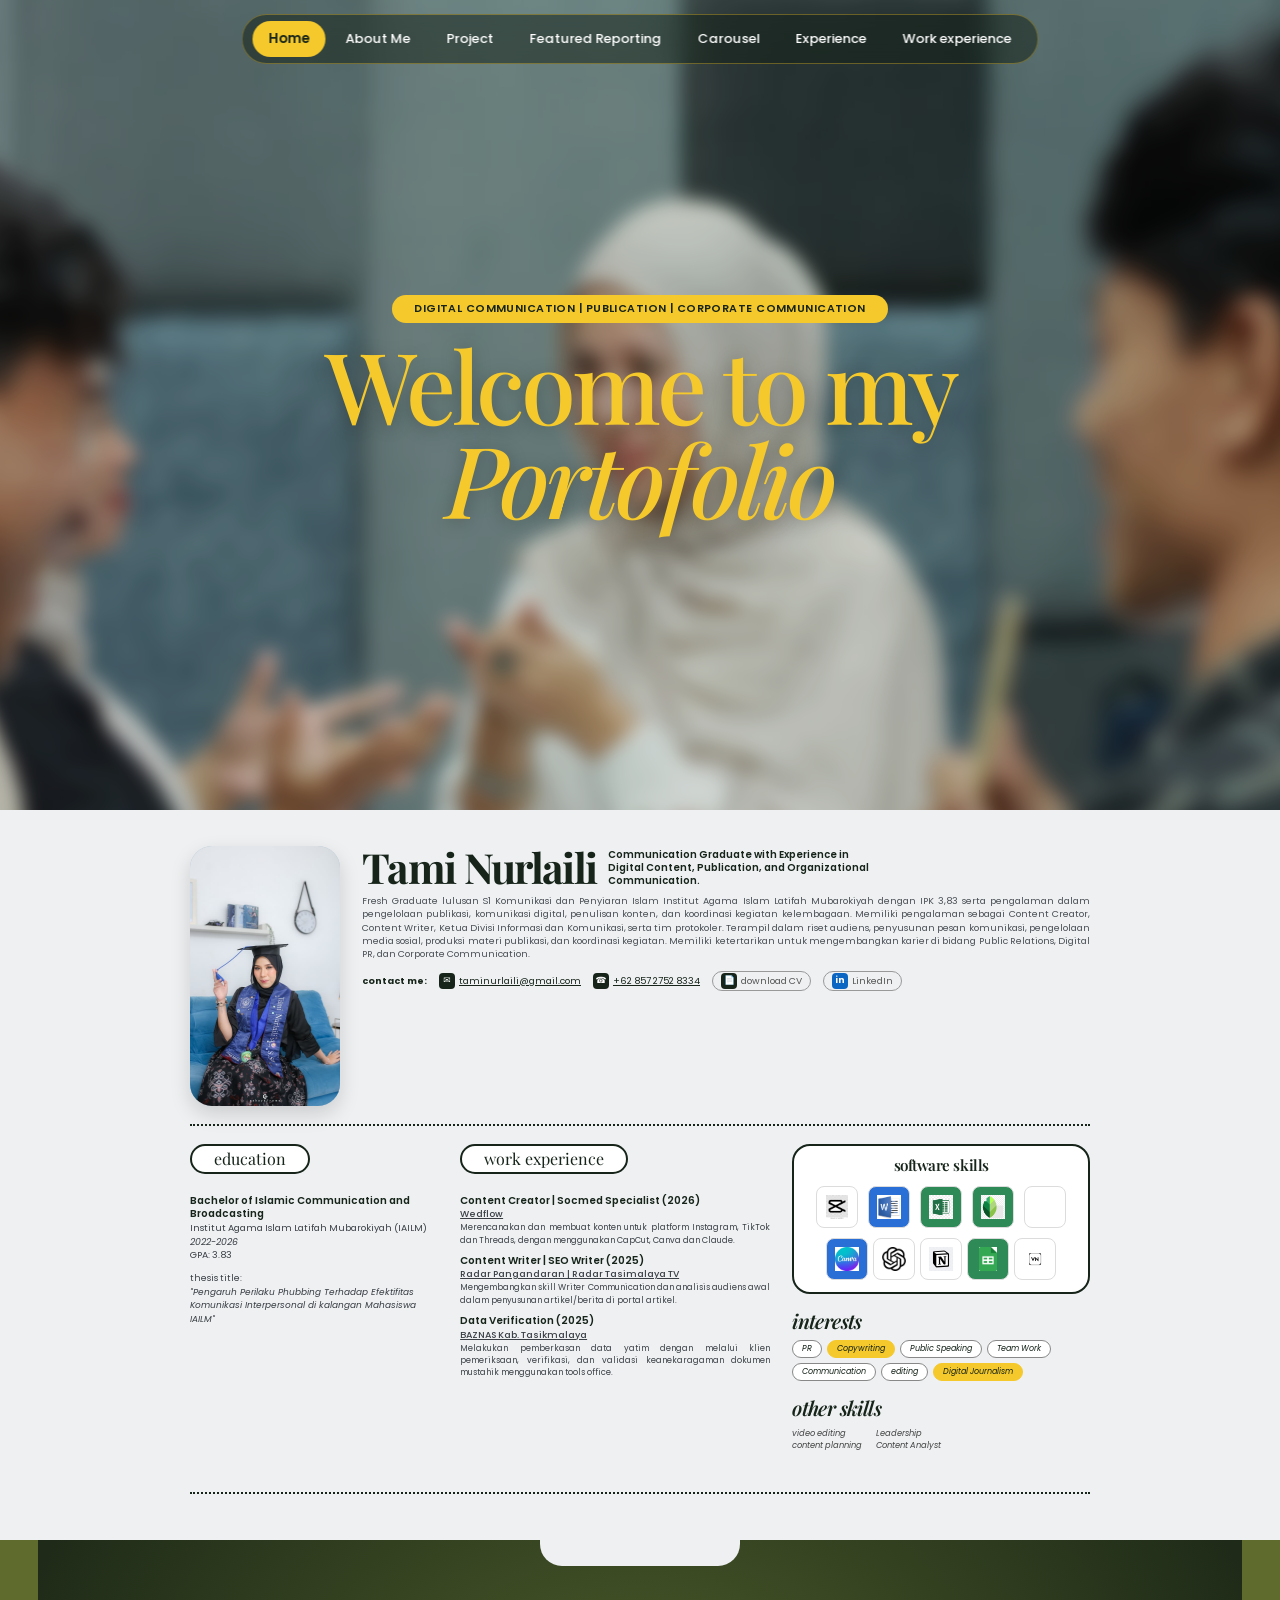
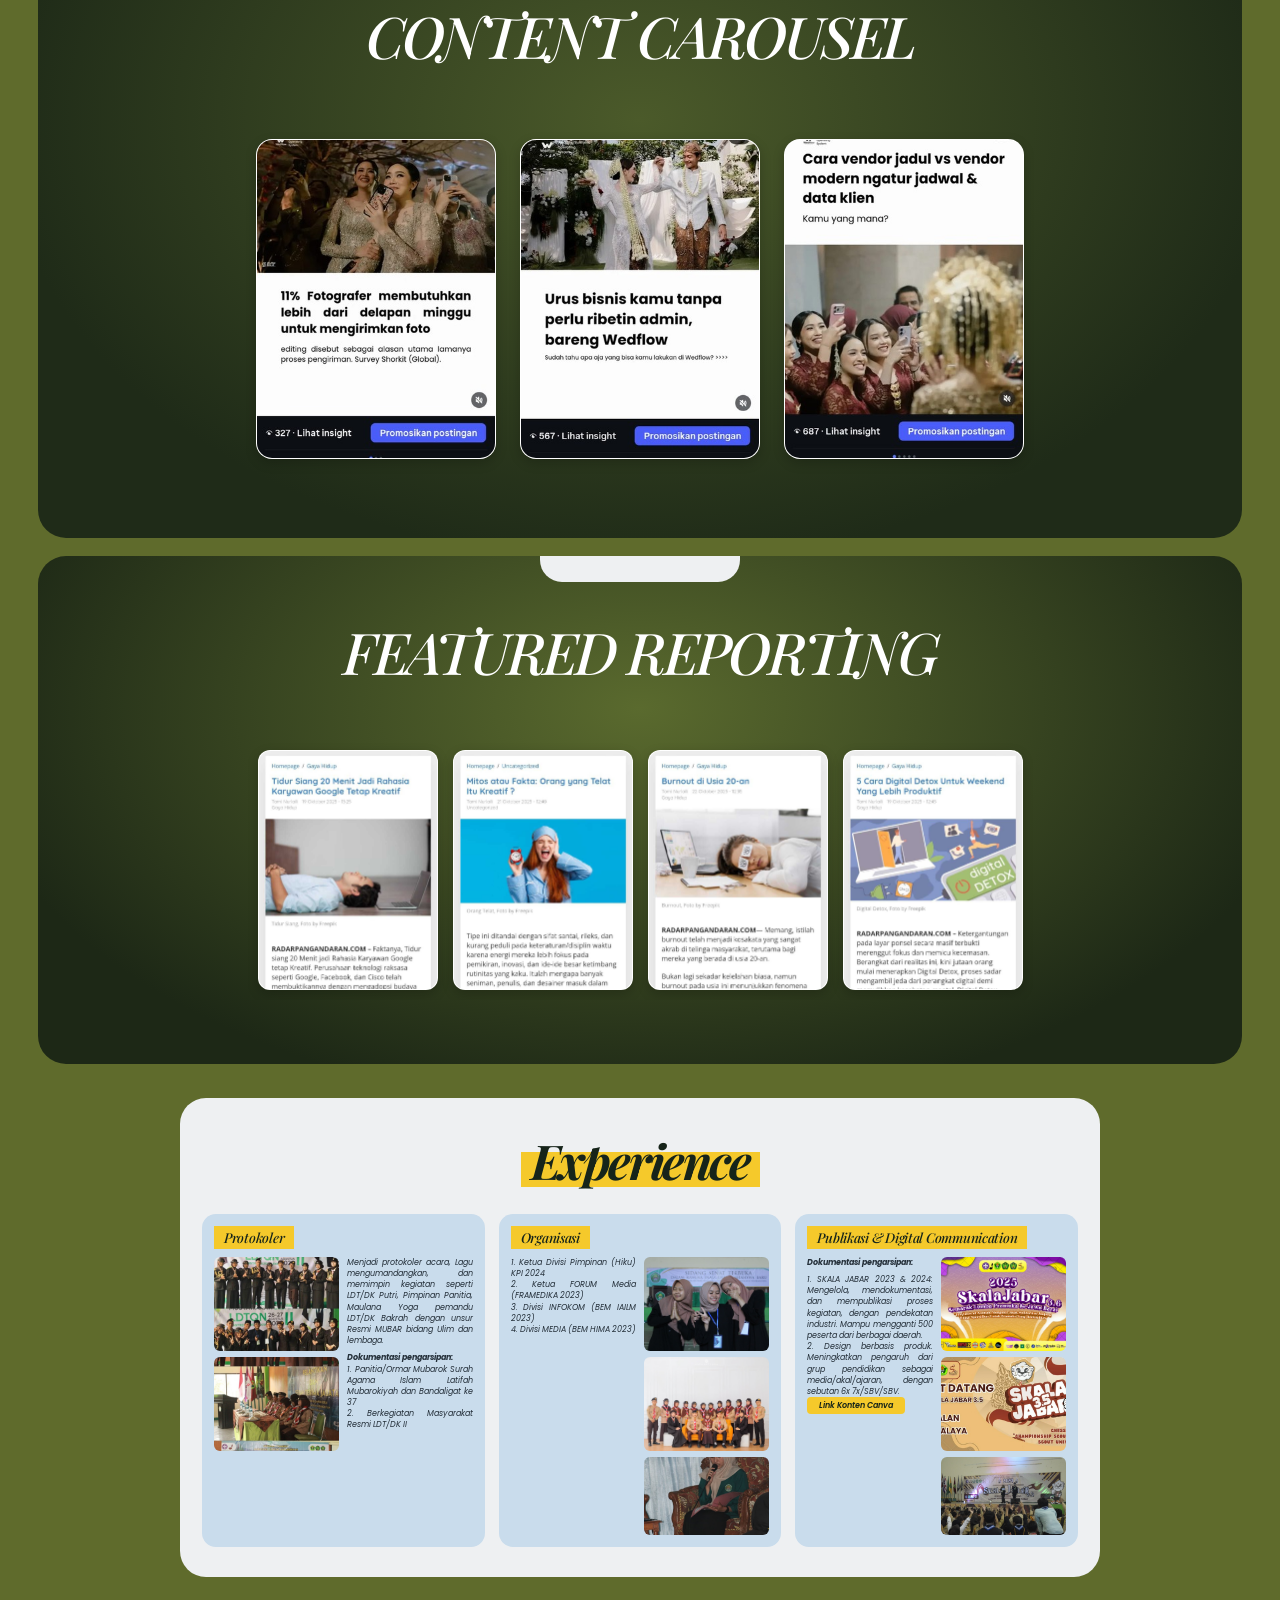
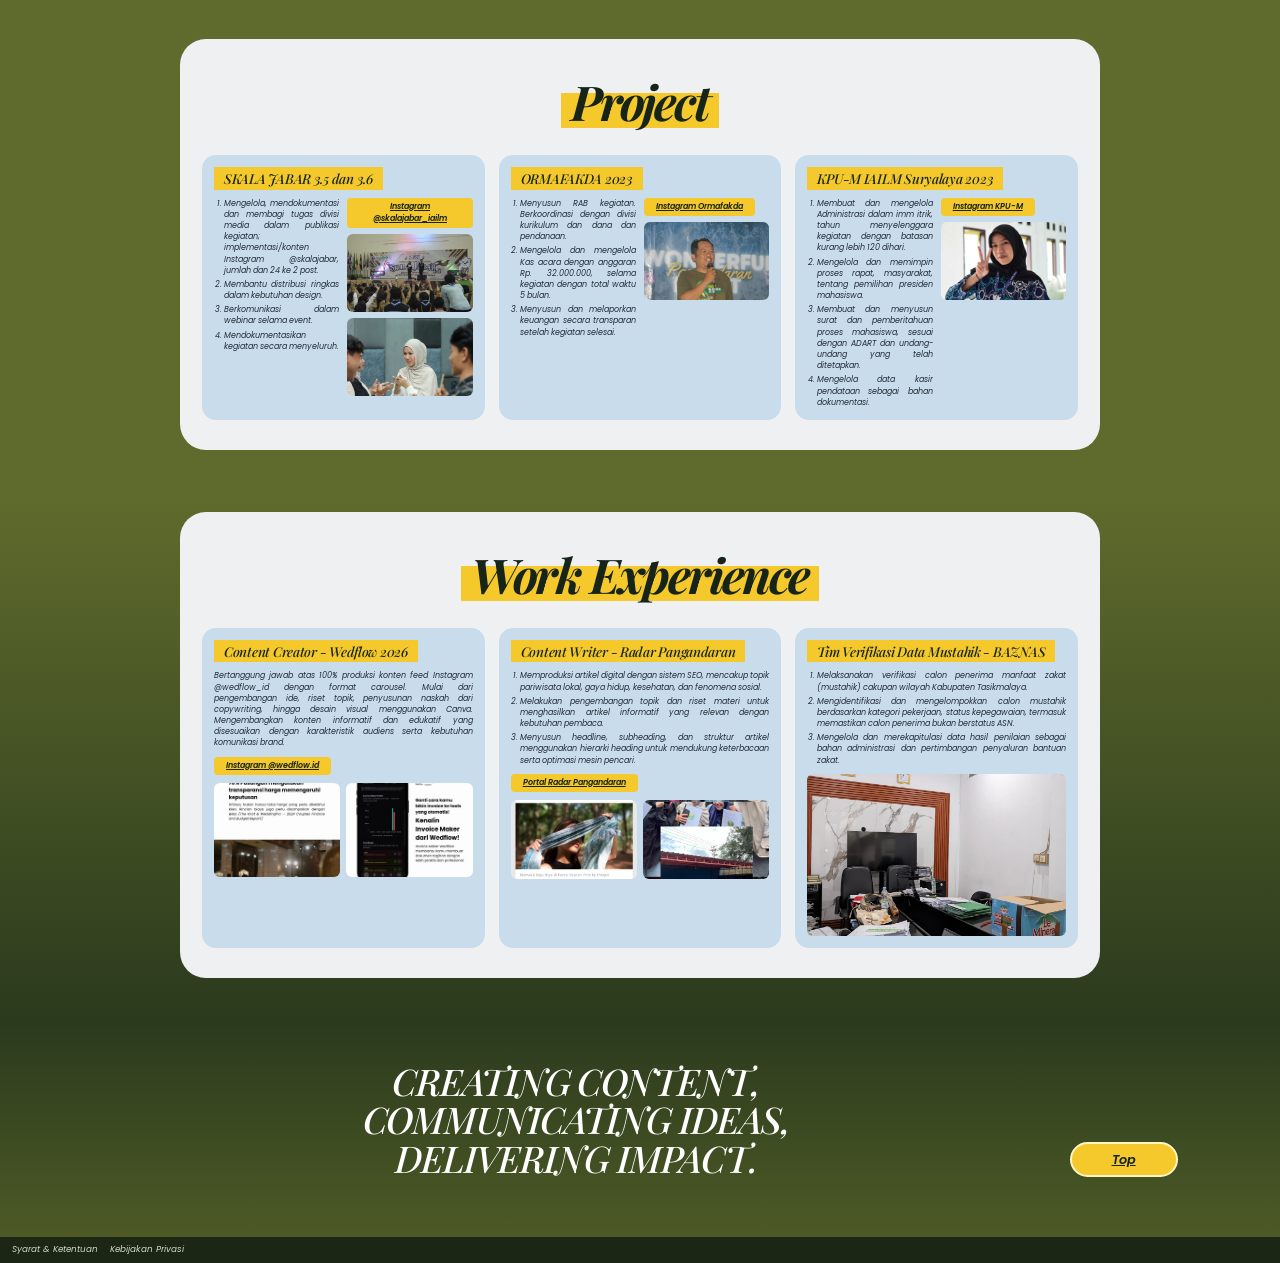
==== index.html @ f9a0474d "Update index.html" ====
<!DOCTYPE html>
<html lang="id">
<head>
  <meta charset="UTF-8" />
  <meta name="viewport" content="width=device-width, initial-scale=1" />
  <title>Portofolio Tami Nurlaili</title>
  <link rel="preconnect" href="https://fonts.googleapis.com" />
  <link rel="preconnect" href="https://fonts.gstatic.com" crossorigin />
  <link href="https://fonts.googleapis.com/css2?family=Playfair+Display:ital,wght@0,500;0,700;1,500;1,700&family=Poppins:wght@400;500;600&family=Josefin+Sans:wght@400;600&display=swap" rel="stylesheet" />
  <link rel="stylesheet" href="style.css" />
</head>
<body>

  <!-- ================= NAVBAR ================= -->
  <header class="navbar" id="navbar">
    <button class="nav-toggle" id="navToggle" aria-label="Buka menu" aria-expanded="false">
      <span></span><span></span><span></span>
    </button>
    <nav class="nav-links" id="navLinks">
      <a href="#home" class="active">Home</a>
      <a href="#profile">About Me</a>
      <a href="#project">Project</a>
      <a href="#featured">Featured Reporting</a>
      <a href="#carousel">Carousel</a>
      <a href="#experience">Experience</a>
      <a href="#work-experience">Work experience</a>
    </nav>
  </header>

  <main>

    <!-- ================= HOME ================= -->
    <section id="home">

      <!-- Hero -->
      <div class="hero">
        <div class="hero-overlay"></div>
        <span class="hero-tag">DIGITAL COMMUNICATION | PUBLICATION | CORPORATE COMMUNICATION</span>
        <h1 class="hero-title">Welcome to my<br /><em>Portofolio</em></h1>
    
      </div>

      <!-- Profile -->
      <div class="profile-wrap" id="">
        <div class="profile">
          <div class="profile-photo">
            <img src="images/profile.jpg" alt="Foto Tami Nurlaili" onerror="this.style.display='none'" />
          </div>
          <div class="profile-info">
            <div class="profile-head">
              <h2 class="profile-name">Tami Nurlaili</h2>
              <p class="profile-role">Communication Graduate with Experience in Digital Content, Publication, and Organizational Communication.</p>
            </div>
            <p class="profile-bio">
              Fresh Graduate lulusan S1 Komunikasi dan Penyiaran Islam Institut Agama Islam Latifah Mubarokiyah dengan IPK 3,83 serta pengalaman dalam pengelolaan publikasi, komunikasi digital, penulisan konten, dan koordinasi kegiatan kelembagaan. Memiliki pengalaman sebagai Content Creator, Content Writer, Ketua Divisi Informasi dan Komunikasi, serta tim protokoler. Terampil dalam riset audiens, penyusunan pesan komunikasi, pengelolaan media sosial, produksi materi publikasi, dan koordinasi kegiatan. Memiliki ketertarikan untuk mengembangkan karier di bidang Public Relations, Digital PR, dan Corporate Communication.
            </p>
            <div class="contact">
              <strong>contact me:</strong>
              <!-- CEK: pastikan email & nomor sudah benar -->
              <a href="mailto:taminurlaili@gmail.com"><span class="ic">&#9993;</span> taminurlaili@gmail.com</a>
              <a href="tel:+6285727528334"><span class="ic">&#9742;</span> +62 857 2752 8334</a>
              <a href="https://drive.google.com/drive/folders/1uQHRybjSq5pFPxMcOLbtL4sdUrBTtdQV" class="pill-link" target="_blank"><span class="ic">&#128196;</span> download CV</a>
              <a href="https://www.linkedin.com/in/tami-nurlaili-408111433/?locale=en" class="pill-link" target="_blank" rel="noopener"><span class="ic in">in</span> LinkedIn</a>
            </div>
          </div>
        </div>

        <hr class="dotted" />

        <div class="summary">
          <!-- Education -->
          <div class="col">
            <span class="pill-title">education</span>
            <h4>Bachelor of Islamic Communication and Broadcasting</h4>
            <p>Institut Agama Islam Latifah Mubarokiyah (IAILM)</p>
            <p><em>2022-2026</em></p>
            <p>GPA: 3.83</p>
            <p class="thesis">thesis title:<br /><em>"Pengaruh Perilaku Phubbing Terhadap Efektifitas Komunikasi Interpersonal di kalangan Mahasiswa IAILM"</em></p>
                      </div>

          <!-- Work experience -->
          <div class="col">
            <span class="pill-title">work experience</span>
            <h4>Content Creator | Socmed Specialist (2026)</h4>
            <p class="sub">Wedflow</p>
            <p class="desc">Merencanakan dan membuat konten untuk platform Instagram, TikTok dan Threads, dengan menggunakan CapCut, Canva dan Claude.</p>

            <h4>Content Writer | SEO Writer (2025)</h4>
            <p class="sub">Radar Pangandaran | Radar Tasimalaya TV</p>
            <p class="desc">Mengembangkan skill Writer Communication dan analisis audiens awal dalam penyusunan artikel/berita di portal artikel.</p>

            <h4>Data Verification (2025)</h4>
            <p class="sub">BAZNAS Kab. Tasikmalaya</p>
            <p class="desc">Melakukan pemberkasan data yatim dengan melalui klien pemeriksaan, verifikasi, dan validasi keanekaragaman dokumen mustahik menggunakan tools office.</p>
          </div>

          <!-- Skills -->
          <div class="software-skills">
            <div class="software-box">
              <h4 class="script">software skills</h4>
              <div class="icons">
                <span class="sw" title="CapCut"><img src="images/capcut.jpg" alt="CapCut"></span>
                <span class="sw blue" title="Word"><img src="images/word.jpg" alt="Word"></span>
                <span class="sw green" title="Excel"><img src="images/excell.jpg" alt="Excel"></span>
                <span class="sw green" title="Evernote"><img src="images/seed.jpg" alt="Evernote"></span>
                <span class="sw" title="note"><i mg src="images/note.jpg" alt="note"></span>
                <span class="sw blue" title="Canva"><img src="images/canva.jpg" alt="Canva"></span>
                <span class="sw" title="ChatGPT"><img src="images/ai.jpg" alt="ChatGPT"></span>
                <span class="sw" title="Notion"><img src="images/Notion.jpg" alt="Notion"></span>
                <span class="sw green" title="Google Sheets"><img src="images/sheets.jpg" alt="Google Sheets"></span>
                <span class="sw" title="VN"><img src="images/vn.jpg" alt="VN"></span>
              </div>
            </div>

            <h4 class="script big">interests</h4>
            <div class="chips">
              <span class="chip">PR</span>
              <span class="chip hl">Copywriting</span>
              <span class="chip">Public Speaking</span>
              <span class="chip">Team Work</span>
              <span class="chip">Communication</span>
              <span class="chip">editing</span>
              <span class="chip hl">Digital Journalism</span>
            </div>

            <h4 class="script big">other skills</h4>
            <div class="other">
              <span>video editing<br />content planning</span>
              <span>Leadership<br />Content Analyst</span>
            </div>
          </div>
        </div>
        <hr class="dotted" />
      </div>
    </section>

    <!-- ======================= FEATURED REPORTING ======================= -->
<section id="featured" class="band dark">
  <div class="tab-notch"></div>
  <h2 class="band-title">CONTENT CAROUSEL</h2>
  
  <div class="carousel-simple-wrap">
    <div class="carousel-grid-3">
      
      <!-- Foto 1 -->
      <div class="c-item">
        <a href="https://www.instagram.com/p/DfCYMCqGabB/?mdxt=MWY1YXBjNGR3Nm1taA%3D%3D" target="_blank">
          <img src="images/00.jpg" alt="Featured 1">
        </a>
      </div>

      <!-- Foto 2 -->
      <div class="c-item">
        <a href="https://www.instagram.com/p/Des3uJ_GeKJ/?exln=cG9ienIwam5rMHZx&img_index=5" target="_blank">
          <img src="images/01.jpg" alt="Featured 2">
        </a>
      </div>

      <!-- Foto 3 -->
      <div class="c-item">
        <a href="https://www.instagram.com/p/DeOBj4CmVss/?exln=d2s3OXNzcDBqdGVy" target="_blank">
          <img src="images/03.jpg" alt="Featured 3">
        </a>
      </div>

    </div>
  </div>
</section>
<!-- ======================= CONTENT CAROUSEL ======================= -->
<section id="carousel" class="band dark">
  <div class="tab-notch"></div>
  <h2 class="band-title">FEATURED REPORTING</h2>

  <div class="carousel-simple-wrap">
    <div class="carousel-grid-4">
      
      <!-- Foto 1 -->
      <div class="c-item">
        <a href="https://radarpangandaran.com/gaya-hidup/tidur-siang-20-menit-jadi-rahasia-karyawan-google-tetap-kreatif/#" target="_blank">
          <img src="images/1.jpg" alt="Carousel 1">
        </a>
      </div>

      <!-- Foto 2 -->
      <div class="c-item">
        <a href="https://alamat-situs-2.com" target="_blank">
          <img src="images/2.jpg" alt="Carousel 2">
        </a>
      </div>

      <!-- Foto 3 -->
      <div class="c-item">
        <a href="https://radarpangandaran.com/uncategorized/mitos-atau-fakta-orang-yang-telat-itu-kreatif/" target="_blank">
          <img src="images/3.jpg" alt="Carousel 3">
        </a>
      </div>

      <!-- Foto 4 (Ganti nama file fotonya sesuai isi folder images Anda) -->
      <div class="c-item">
        <a href="https://radarpangandaran.com/gaya-hidup/5-cara-digital-detox-untuk-weekend-yang-lebih-produktif/" target="_blank">
          <img src="images/em.jpg" alt="Carousel 4">
        </a>
      </div>

    </div>
  </div>
</section>

    <!-- ================= EXPERIENCE ================= -->
    <section id="experience" class="band olive">
      <div class="panel">
        <h2 class="panel-title"><mark>Experience</mark></h2>
        <div class="exp-row">

          <!-- CEK: teks di screenshot buram, sesuaikan jika ada yang kurang pas -->
          <article class="exp-card">
            <h3 class="tag">Protokoler</h3>
            <div class="exp-grid">
              <div class="imgs">
                <div class="ph"><img src="images/a.jpg" alt="" onerror="this.style.display='none'" /></div>
                <div class="ph"><img src="images/b.jpg" alt="" onerror="this.style.display='none'" /></div>
              </div>
              <div class="txt">
                <p>Menjadi protokoler acara, Lagu mengumandangkan, dan memimpin kegiatan seperti LDT/DK Putri, Pimpinan Panitia, Maulana Yoga pemandu LDT/DK Bakrah dengan unsur Resmi MUBAR bidang Ulim dan lembaga.</p>
                <p><b>Dokumentasi pengarsipan:</b><br />1. Panitia/Ormar Mubarok Surah Agama Islam Latifah Mubarokiyah dan Bandaligat ke 37<br />2. Berkegiatan Masyarakat Resmi LDT/DK II</p>
              </div>
            </div>
          </article>

          <article class="exp-card">
            <h3 class="tag">Organisasi</h3>
            <div class="exp-grid">
              <div class="txt">
                <p>1. Ketua Divisi Pimpinan (Hiku) KPI 2024<br />2. Ketua FORUM Media (FRAMEDIKA 2023)<br />3. Divisi INFOKOM (BEM IAILM 2023)<br />4. Divisi MEDIA (BEM HIMA 2023)</p>
              </div>
              <div class="imgs">
                <div class="ph"><img src="images/4.jpg" alt="" onerror="this.style.display='none'" /></div>
                <div class="ph"><img src="images/5.jpg" alt="" onerror="this.style.display='none'" /></div>
                <div class="ph wide"><img src="images/6.jpg" alt="" onerror="this.style.display='none'" /></div>
              </div>
            </div>
          </article>

          <article class="exp-card">
            <h3 class="tag">Publikasi &amp; Digital Communication</h3>
            <div class="exp-grid">
              <div class="txt">
                <p><b>Dokumentasi pengarsipan:</b></p>
                <p>1. SKALA JABAR 2023 &amp; 2024: Mengelola, mendokumentasi, dan mempublikasi proses kegiatan, dengan pendekatan industri. Mampu mengganti 500 peserta dari berbagai daerah.<br />2. Design berbasis produk. Meningkatkan pengaruh dari grup pendidikan sebagai media/akal/ajaran, dengan sebutan 6x 7x/SBV/SBV.</p>
                <a href="#" class="btn-yellow">Link Konten Canva</a>
              </div>
              <div class="imgs">
                <div class="ph"><img src="images/e.jpg" alt="" onerror="this.style.display='none'" /></div>
                <div class="ph"><img src="images/f.jpg" alt="" onerror="this.style.display='none'" /></div>
                <div class="ph wide"><img src="images/g.jpg" alt="" onerror="this.style.display='none'" /></div>
              </div>
            </div>
          </article>

        </div>
      </div>
    </section>

    <!-- ================= PROJECT ================= -->
    <section id="project" class="band olive">
      <div class="panel">
        <h2 class="panel-title"><mark>Project</mark></h2>
        <div class="exp-row">

          <article class="exp-card">
            <h3 class="tag">SKALA JABAR 3.5 dan 3.6</h3>
            <div class="exp-grid">
              <ol class="txt list">
                <li>Mengelola, mendokumentasi dan membagi tugas divisi media dalam publikasi kegiatan; implementasi/konten Instagram @skalajabar, jumlah dan 24 ke 2 post.</li>
                <li>Membantu distribusi ringkas dalam kebutuhan design.</li>
                <li>Berkomunikasi dalam webinar selama event.</li>
                <li>Mendokumentasikan kegiatan secara menyeluruh.</li>
              </ol>
              <div class="imgs">
                <a href="#" class="btn-yellow small">Instagram @skalajabar_iailm</a>
                <div class="ph wide"><img src="images/g.jpg" alt="" onerror="this.style.display='none'" /></div>
                <div class="ph wide"><img src="images/ami.jpg" alt="" onerror="this.style.display='none'" /></div>
              </div>
            </div>
          </article>

          <article class="exp-card">
            <h3 class="tag">ORMAFAKDA 2023</h3>
            <div class="exp-grid">
              <ol class="txt list">
                <li>Menyusun RAB kegiatan. Berkoordinasi dengan divisi kurikulum dan dana dan pendanaan.</li>
                <li>Mengelola dan mengelola Kas acara dengan anggaran Rp. 32.000.000, selama kegiatan dengan total waktu 5 bulan.</li>
                <li>Menyusun dan melaporkan keuangan secara transparan setelah kegiatan selesai.</li>
              </ol>
              <div class="imgs">
                <a href="#" class="btn-yellow small">Instagram Ormafakda</a>
                <div class="ph wide"><img src="images/h.jpg" alt="" onerror="this.style.display='none'" /></div>
              </div>
            </div>
          </article>

          <article class="exp-card">
            <h3 class="tag">KPU-M IAILM Suryalaya 2023</h3>
            <div class="exp-grid">
              <ol class="txt list">
                <li>Membuat dan mengelola Administrasi dalam imm itrik, tahun menyelenggara kegiatan dengan batasan kurang lebih 120 dihari.</li>
                <li>Mengelola dan memimpin proses rapat, masyarakat, tentang pemilihan presiden mahasiswa.</li>
                <li>Membuat dan menyusun surat dan pemberitahuan proses mahasiswa, sesuai dengan ADART dan undang-undang yang telah ditetapkan.</li>
                <li>Mengelola data kasir pendataan sebagai bahan dokumentasi.</li>
              </ol>
              <div class="imgs">
                <a href="#" class="btn-yellow small">Instagram KPU-M</a>
                <div class="ph wide"><img src="images/j.jpg" alt="" onerror="this.style.display='none'" /></div>
              </div>
            </div>
          </article>

        </div>
      </div>
    </section>

    <!-- ================= WORK EXPERIENCE ================= -->
    <section id="work-experience" class="band dark">
      <div class="panel">
        <h2 class="panel-title"><mark>Work Experience</mark></h2>
        <div class="exp-row">

          <article class="exp-card">
            <h3 class="tag">Content Creator - Wedflow 2026</h3>
            <p class="desc-block">Bertanggung jawab atas 100% produksi konten feed Instagram @wedflow_id dengan format carousel. Mulai dari pengembangan ide, riset topik, penyusunan naskah dari copywriting, hingga desain visual menggunakan Canva. Mengembangkan konten informatif dan edukatif yang disesuaikan dengan karakteristik audiens serta kebutuhan komunikasi brand.</p>
            <a href="#" class="btn-yellow small">Instagram @wedflow.id</a>
            <div class="imgs row">
              <div class="ph wide"><img src="images/11.jpg" alt="" onerror="this.style.display='none'" /></div>
              <div class="ph"><img src="images/12.jpg" alt="" onerror="this.style.display='none'" /></div>
            </div>
          </article>

          <article class="exp-card">
            <h3 class="tag">Content Writer - Radar Pangandaran</h3>
            <ol class="txt list">
              <li>Memproduksi artikel digital dengan sistem SEO, mencakup topik pariwisata lokal, gaya hidup, kesehatan, dan fenomena sosial.</li>
              <li>Melakukan pengembangan topik dan riset materi untuk menghasilkan artikel informatif yang relevan dengan kebutuhan pembaca.</li>
              <li>Menyusun headline, subheading, dan struktur artikel menggunakan hierarki heading untuk mendukung keterbacaan serta optimasi mesin pencari.</li>
            </ol>
            <a href="#" class="btn-yellow small">Portal Radar Pangandaran</a>
            <div class="imgs row">
              <div class="ph wide"><img src="images/w.jpg" alt="" onerror="this.style.display='none'" /></div>
              <div class="ph wide"><img src="images/q.jpg" alt="" onerror="this.style.display='none'" /></div>
            </div>
          </article>

          <article class="exp-card">
            <h3 class="tag">Tim Verifikasi Data Mustahik - BAZNAS</h3>
            <ol class="txt list">
              <li>Melaksanakan verifikasi calon penerima manfaat zakat (mustahik) cakupan wilayah Kabupaten Tasikmalaya.</li>
              <li>Mengidentifikasi dan mengelompokkan calon mustahik berdasarkan kategori pekerjaan, status kepegawaian, termasuk memastikan calon penerima bukan berstatus ASN.</li>
              <li>Mengelola dan merekapitulasi data hasil penilaian sebagai bahan administrasi dan pertimbangan penyaluran bantuan zakat.</li>
            </ol>
            <div class="imgs row">
              <div class="ph wide"><img src="images/l.jpg" alt="" onerror="this.style.display='none'" /></div>
            </div>
          </article>

        </div>
      </div>
    </section>

    <!-- ================= CLOSING ================= -->
    <section class="closing">
      <h2>CREATING CONTENT,<br />COMMUNICATING IDEAS,<br />DELIVERING IMPACT.</h2>
      <a href="#" class="btn-yellow outline">Top</a>
    </section>

  </main>

  <footer class="footer">
    <span>Syarat &amp; Ketentuan &nbsp;&nbsp; Kebijakan Privasi</span>
  </footer>

  <script>
    // ---------- NAVBAR: smooth scroll + active link ----------
    const links    = document.querySelectorAll('.nav-links a');
    const navbar   = document.getElementById('navbar');
    const toggle   = document.getElementById('navToggle');
    const navLinks = document.getElementById('navLinks');

    function setActive(id) {
      links.forEach(a => a.classList.toggle('active', a.getAttribute('href') === '#' + id));
    }

    links.forEach(a => {
      a.addEventListener('click', e => {
        e.preventDefault();
        const target = document.querySelector(a.getAttribute('href'));
        if (target) {
          const y = target.getBoundingClientRect().top + window.scrollY - 70;
          window.scrollTo({ top: a.getAttribute('href') === '#home' ? 0 : y, behavior: 'smooth' });
        }
        setActive(a.getAttribute('href').slice(1));
        navLinks.classList.remove('open');
        toggle.setAttribute('aria-expanded', 'false');
      });
    });

    // Highlight link sesuai section yang sedang terlihat
    const sections = [...links].map(a => document.querySelector(a.getAttribute('href')));
    function onScroll() {
      navbar.classList.toggle('scrolled', window.scrollY > 40);
      const mid = window.scrollY + window.innerHeight * 0.35;
      let current = sections[0];
      sections.forEach(s => { if (s && s.offsetTop <= mid) current = s; });
      // pilih section dengan offsetTop terbesar yang masih <= mid
      let best = null;
      sections.forEach(s => {
        if (s && s.offsetTop <= mid && (!best || s.offsetTop > best.offsetTop)) best = s;
      });
      setActive((best || sections[0]).id);
    }
    window.addEventListener('scroll', onScroll, { passive: true });
    onScroll();

    // Hamburger (mobile)
    toggle.addEventListener('click', () => {
      const open = navLinks.classList.toggle('open');
      toggle.setAttribute('aria-expanded', open);
    });

    // ---------- CAROUSEL ----------
    const track = document.getElementById('carTrack');
    const step  = () => (track.querySelector('.ig-card')?.offsetWidth || 200) + 24;
    document.getElementById('carPrev').addEventListener('click', () => track.scrollBy({ left: -step(), behavior: 'smooth' }));
    document.getElementById('carNext').addEventListener('click', () => track.scrollBy({ left:  step(), behavior: 'smooth' }));
  </script>
</body>
</html>
---- style.css ----
/* ================= VARIABLES & RESET ================= */
:root {
  --yellow: #f5c92b;
  --yellow-soft: #f7d85a;
  --olive: #5f6b2c;
  --olive-dark: #3b4620;
  --forest: #2c3a1d;
  --paper: #eef0f2;
  --ink: #16241a;
  --blue-card: #c9dcec;
  --serif: "Playfair Display", "Bodoni MT", Georgia, serif;
  --sans: "Poppins", system-ui, sans-serif;
  --alt: "Josefin Sans", "Poppins", sans-serif;
}
*,
*::before,
*::after {
  box-sizing: border-box;
  margin: 0;
  padding: 0;
}
html {
  scroll-behavior: smooth;
}
body {
  font-family: var(--sans);
  color: var(--ink);
  background: var(--olive);
  line-height: 1.5;
  overflow-x: hidden;
}
img {
  max-width: 100%;
  display: block;
}
a {
  color: inherit;
}
ol {
  padding-left: 1.1em;
}

/* ================= NAVBAR ================= */
.navbar {
  position: fixed;
  top: 14px;
  left: 50%;
  transform: translateX(-50%);
  z-index: 100;
  background: rgba(22, 36, 26, 0.55);
  backdrop-filter: blur(10px);
  -webkit-backdrop-filter: blur(10px);
  border: 1px solid rgba(245, 201, 43, 0.35);
  border-radius: 999px;
  padding: 6px 10px;
  transition: background 0.3s, box-shadow 0.3s;
  max-width: calc(100% - 24px);
}
.navbar.scrolled {
  background: rgba(22, 36, 26, 0.88);
  box-shadow: 0 6px 24px rgba(0, 0, 0, 0.25);
}
.nav-links {
  display: flex;
  gap: 4px;
  flex-wrap: nowrap;
}
.nav-links a {
  text-decoration: none;
  color: #fff;
  font-size: 0.82rem;
  font-weight: 500;
  padding: 8px 16px;
  border-radius: 999px;
  white-space: nowrap;
  transition: background 0.25s, color 0.25s;
}
.nav-links a:hover {
  background: rgba(245, 201, 43, 0.25);
}
.nav-links a.active {
  background: var(--yellow);
  color: var(--ink);
  font-weight: 600;
}
.nav-toggle {
  display: none;
  background: none;
  border: 0;
  cursor: pointer;
  padding: 10px 12px;
}
.nav-toggle span {
  display: block;
  width: 22px;
  height: 2px;
  background: #fff;
  margin: 4px 0;
  border-radius: 2px;
}

/* ================= HERO ================= */
.hero {
  position: relative;
  min-height: 90vh;
  display: flex;
  flex-direction: column;
  justify-content: center;
  align-items: center;
  text-align: center;
  padding: 90px 20px 80px;
  overflow: hidden;
}
.hero::before {
  content: "";
  position: absolute;
  inset: 0;
  background-image: url("images/ami.jpg");
  background-size: cover;
  background-position: center 50%;
  background-repeat: no-repeat;
  filter: blur(8px);
  transform: scale(1.1);
  z-index: 0;
}
.hero-overlay {
  position: absolute;
  inset: 0;
  background: rgba(0, 0, 0, 0.15);
  z-index: 1;
}
.hero > *:not(.hero-overlay) {
  position: relative;
  z-index: 2;
}
.hero-tag {
  background: var(--yellow);
  color: var(--ink);
  font-size: 0.68rem;
  font-weight: 600;
  letter-spacing: 0.04em;
  padding: 6px 22px;
  border-radius: 999px;
  margin-bottom: 14px;
}
.hero-title {
  font-family: var(--serif);
  font-weight: 500;
  font-size: clamp(2.8rem, 8vw, 6.2rem);
  line-height: 0.95;
  letter-spacing: -0.04em;
  color: var(--yellow);
  text-shadow: 0 2px 18px rgba(0, 0, 0, 0.25);
}
.hero-title em {
  font-style: italic;
  font-weight: 500;
}

/* ================= PROFILE ================= */
.profile-wrap {
  background: var(--paper);
  padding: 36px 5% 28px;
}
.profile {
  max-width: 900px;
  margin: 0 auto;
  display: flex;
  gap: 22px;
  align-items: flex-start;
}
.profile-photo {
  flex: 0 0 150px;
  height: 150px;
  border-radius: 16px;
  background: #aac5d8;
  overflow: hidden;
}
.profile-photo img {
  width: 100%;
  height: 100%;
  object-fit: cover;
}
.profile-info {
  flex: 1;
}
.profile-head {
  display: flex;
  gap: 12px;
  align-items: flex-end;
  margin-bottom: 6px;
}
.profile-name {
  font-family: var(--serif);
  font-weight: 700;
  font-size: clamp(1.8rem, 4vw, 2.6rem);
  letter-spacing: -0.04em;
  line-height: 1;
}
.profile-role {
  font-size: 0.62rem;
  font-weight: 600;
  max-width: 270px;
  line-height: 1.3;
}
.profile-bio {
  font-size: 0.58rem;
  text-align: justify;
  line-height: 1.45;
  color: #4a4f55;
  margin-bottom: 10px;
}
.contact {
  display: flex;
  flex-wrap: wrap;
  align-items: center;
  gap: 8px 12px;
  font-size: 0.58rem;
}
.contact a {
  display: inline-flex;
  align-items: center;
  gap: 4px;
  text-decoration: underline;
}
.contact .ic {
  display: inline-grid;
  place-items: center;
  width: 16px;
  height: 16px;
  background: var(--ink);
  color: #fff;
  border-radius: 4px;
  font-size: 0.55rem;
  text-decoration: none;
}
.contact .ic.in {
  background: #0a66c2;
  font-weight: 700;
}
.contact .pill-link {
  border: 1px solid #999;
  border-radius: 999px;
  padding: 1px 8px;
  text-decoration: none;
  color: #555;
}
.dotted {
  max-width: 900px;
  margin: 18px auto;
  border: 0;
  border-top: 2px dotted var(--ink);
}

/* Summary row */
.summary {
  max-width: 900px;
  margin: 0 auto;
  display: grid;
  grid-template-columns: 1fr 1.25fr 1.2fr;
  gap: 22px;
  align-items: start;
}
.pill-title {
  display: inline-block;
  font-family: var(--serif);
  font-size: 1rem;
  border: 2px solid var(--ink);
  border-radius: 999px;
  padding: 1px 22px;
  margin-bottom: 12px;
  background: #fff;
}
.summary h4 {
  font-size: 0.64rem;
  font-weight: 600;
  margin-top: 8px;
  line-height: 1.3;
}
.summary p {
  font-size: 0.58rem;
  color: #3a3f45;
}
.summary .sub {
  text-decoration: underline;
  font-weight: 500;
}
.summary .desc {
  font-size: 0.52rem;
  text-align: justify;
}
.summary .thesis {
  margin-top: 10px;
  font-size: 0.56rem;
}
.software-box {
  border: 2px solid var(--ink);
  border-radius: 18px;
  padding: 10px 12px 12px;
  background: #fff;
}
.script {
  font-family: var(--serif);
  font-weight: 500;
  font-size: 0.95rem !important;
  text-align: center;
  letter-spacing: -0.03em;
  margin: 0 0 6px !important;
}
.script.big {
  text-align: left;
  font-size: 1.25rem !important;
  margin-top: 14px !important;
}
.icons {
  display: grid;
  grid-template-columns: repeat(5, 1fr);
  gap: 8px;
  justify-items: center;
}
.sw {
  width: 22px;
  height: 22px;
  border-radius: 6px;
  display: grid;
  place-items: center;
  background: var(--ink);
  color: #fff;
  font-size: 0.65rem;
  font-weight: 700;
}
.sw.blue {
  background: #2a6fd6;
}
.sw.green {
  background: #2e8b57;
}
.chips {
  display: flex;
  flex-wrap: wrap;
  gap: 5px;
}
.chip {
  font-size: 0.5rem;
  padding: 2px 9px;
  border: 1px solid #888;
  border-radius: 999px;
  background: #fff;
}
.chip.hl {
  background: var(--yellow);
  border-color: var(--yellow);
}
.other {
  display: flex;
  gap: 14px;
  font-size: 0.52rem;
  color: #444;
}

/* ================= BANDS ================= */
.band {
  position: relative;
  padding: 34px 5% 44px;
}
.band.dark {
  background: radial-gradient(ellipse at 50% 20%, #5e6b32 0%, var(--forest) 70%);
}
.band.olive {
  background: var(--olive);
}
#featured,
#carousel {
  margin: 0 3%;
  border-radius: 28px;
}
#featured {
  margin-top: 0;
  border-radius: 0 0 28px 28px;
  background: radial-gradient(ellipse at 50% 30%, #4b5a2a 0%, #1f2b18 75%);
}
#carousel {
  margin-top: 18px;
  background: radial-gradient(ellipse at 50% 30%, #5a6a2e 0%, #1d2816 80%);
}
.tab-notch {
  position: absolute;
  top: 0;
  left: 50%;
  transform: translateX(-50%);
  width: 200px;
  height: 26px;
  background: var(--paper);
  border-radius: 0 0 22px 22px;
}
.band-title {
  font-family: var(--serif);
  font-weight: 500;
  font-size: clamp(2.2rem, 5vw, 3.6rem);
  letter-spacing: -0.05em;
  text-align: center;
  color: #fff;
  margin: 18px 0 26px;
}

/* ================= FEATURED REPORTING ================= */
.news-row {
  max-width: 960px;
  margin: 0 auto;
  display: grid;
  grid-template-columns: repeat(4, 1fr);
  gap: 22px;
}
.news-card {
  background: #fff;
  border-radius: 10px;
  overflow: hidden;
  text-decoration: none;
  color: var(--ink);
  box-shadow: 0 10px 26px rgba(0, 0, 0, 0.35);
  transition: transform 0.3s;
  display: flex;
  flex-direction: column;
}
.news-card:hover {
  transform: translateY(-6px);
}
.news-top {
  display: flex;
  justify-content: space-between;
  align-items: center;
  padding: 6px 8px;
  font-size: 0.55rem;
}
.news-top b span {
  color: #d6342a;
}
.news-tabs {
  display: flex;
  gap: 6px;
  padding: 0 8px 4px;
  font-size: 0.42rem;
  color: #3a6ea5;
  border-bottom: 1px solid #ddd;
  overflow: hidden;
}
.news-tabs .on {
  font-weight: 700;
  border-bottom: 2px solid #3a6ea5;
}
.news-body {
  padding: 8px;
}
.news-body small {
  font-size: 0.42rem;
  color: #888;
}
.news-body h5 {
  font-size: 0.62rem;
  line-height: 1.3;
  margin: 4px 0 8px;
  font-weight: 600;
}
.news-img {
  aspect-ratio: 4/3;
  background: #c5d4e4;
  border-radius: 4px;
  overflow: hidden;
}
.news-img img {
  width: 100%;
  height: 100%;
  object-fit: cover;
}

/* ================= CAROUSEL ================= */
.carousel {
  position: relative;
  max-width: 760px;
  margin: 0 auto;
}
.car-track {
  display: flex;
  gap: 24px;
  overflow-x: auto;
  scroll-snap-type: x mandatory;
  padding: 6px 4px 14px;
  scrollbar-width: none;
}
.car-track::-webkit-scrollbar {
  display: none;
}
.ig-card {
  flex: 0 0 200px;
  scroll-snap-align: center;
  background: #12161f;
  border-radius: 10px;
  overflow: hidden;
  color: #fff;
  box-shadow: 0 10px 26px rgba(0, 0, 0, 0.4);
  display: flex;
  flex-direction: column;
}
.ig-head {
  display: flex;
  gap: 8px;
  align-items: center;
  padding: 8px;
  font-size: 0.55rem;
}
.ig-head .av {
  width: 22px;
  height: 22px;
  border-radius: 50%;
  background: #aab;
}
.ig-head small {
  display: block;
  font-size: 0.42rem;
  opacity: 0.7;
}
.ig-text.light {
  background: #fff;
  color: var(--ink);
  padding: 10px;
}
.ig-text h5 {
  font-size: 0.72rem;
  line-height: 1.25;
  margin-bottom: 4px;
}
.ig-text small {
  font-size: 0.5rem;
  color: #777;
}
.ig-img {
  aspect-ratio: 1;
  background: #6b5b4f;
}
.ig-img.tall {
  aspect-ratio: 4/3;
}
.ig-img img {
  width: 100%;
  height: 100%;
  object-fit: cover;
}
.ig-foot {
  display: flex;
  justify-content: space-between;
  align-items: center;
  padding: 6px 8px;
  font-size: 0.45rem;
  background: #12161f;
}
.ig-foot button {
  background: #2f8cf0;
  color: #fff;
  border: 0;
  border-radius: 4px;
  font-size: 0.45rem;
  padding: 4px 8px;
  font-weight: 600;
}
.car-btn {
  position: absolute;
  top: 50%;
  transform: translateY(-50%);
  width: 34px;
  height: 34px;
  border-radius: 50%;
  border: 0;
  cursor: pointer;
  background: var(--yellow);
  color: var(--ink);
  z-index: 2;
  font-size: 0.9rem;
}
.car-btn.prev {
  left: -44px;
}
.car-btn.next {
  right: -44px;
}

/* ================= PANELS (Experience / Project / Work) ================= */
.panel {
  max-width: 920px;
  margin: 0 auto;
  background: var(--paper);
  border-radius: 26px;
  padding: 26px 22px 30px;
}
.panel-title {
  text-align: center;
  margin-bottom: 18px;
}
.panel-title mark {
  background: linear-gradient(transparent 38%, var(--yellow) 38%, var(--yellow) 92%, transparent 92%);
  font-family: var(--serif);
  font-weight: 700;
  font-size: clamp(2rem, 4.5vw, 3rem);
  letter-spacing: -0.05em;
  padding: 0 10px;
  color: var(--ink);
}
.exp-row {
  display: grid;
  grid-template-columns: repeat(3, 1fr);
  gap: 14px;
}
.exp-card {
  background: var(--blue-card);
  border-radius: 14px;
  padding: 12px;
  display: flex;
  flex-direction: column;
  gap: 8px;
  min-height: 200px;
}
.tag {
  align-self: flex-start;
  background: var(--yellow);
  font-family: var(--serif);
  font-style: italic;
  font-weight: 500;
  font-size: 0.85rem;
  padding: 1px 10px;
  letter-spacing: -0.02em;
}
.exp-grid {
  display: grid;
  grid-template-columns: 1fr 1fr;
  gap: 8px;
}
.exp-card .txt,
.exp-card .desc-block {
  font-size: 0.5rem;
  line-height: 1.4;
  text-align: justify;
  color: #25303a;
}
.exp-card .txt p + p {
  margin-top: 6px;
}
.exp-card .list {
  padding-left: 1.2em;
}
.exp-card .list li + li {
  margin-top: 3px;
}
.imgs {
  display: flex;
  flex-direction: column;
  gap: 6px;
  align-items: stretch;
}
.imgs.row {
  flex-direction: row;
}
.imgs.row .ph {
  flex: 1;
}
.ph {
  background: #8aa3ba;
  border-radius: 6px;
  aspect-ratio: 4/3;
  overflow: hidden;
}
.ph.wide {
  aspect-ratio: 16/10;
}
.ph img {
  width: 100%;
  height: 100%;
  object-fit: cover;
}
.btn-yellow {
  display: inline-block;
  background: var(--yellow);
  color: var(--ink);
  text-decoration: none;
  font-size: 0.5rem;
  font-weight: 600;
  padding: 3px 12px;
  border-radius: 4px;
  align-self: flex-start;
  text-align: center;
}
.btn-yellow.small {
  text-decoration: underline;
}
.btn-yellow:hover {
  filter: brightness(1.06);
}

#project {
  padding-top: 18px;
}
#work-experience {
  padding-top: 18px;
  background: linear-gradient(180deg, var(--olive) 0%, #2b3a1d 100%);
}

/* ================= CLOSING ================= */
.closing {
  background: linear-gradient(180deg, #2b3a1d 0%, #4d5a26 100%);
  display: flex;
  align-items: flex-end;
  justify-content: space-between;
  gap: 20px;
  padding: 40px 8% 60px;
  flex-wrap: wrap;
}
.closing h2 {
  font-family: var(--serif);
  font-weight: 500;
  font-size: clamp(1.4rem, 3.4vw, 2.3rem);
  letter-spacing: -0.03em;
  line-height: 1.05;
  color: #fff;
  text-align: center;
  flex: 1 1 320px;
  order: 2;
}
.closing a:first-child {
  order: 1;
}
.closing a:last-child {
  order: 3;
}
.btn-yellow.outline {
  font-size: 0.8rem;
  padding: 6px 40px;
  border: 2px solid #fff6c4;
  border-radius: 999px;
  text-decoration: underline;
  align-self: flex-end;
}
.footer {
  background: #1c2614;
  color: #cfd6c0;
  font-size: 0.55rem;
  padding: 6px 12px;
}

/* ================= RESPONSIVE ================= */
@media (max-width: 960px) {
  .car-btn.prev {
    left: -6px;
  }
  .car-btn.next {
    right: -6px;
  }
  .news-row {
    grid-template-columns: repeat(2, 1fr);
  }
  .exp-row {
    grid-template-columns: 1fr;
  }
  .exp-card .txt,
  .exp-card .desc-block {
    font-size: 0.72rem;
  }
  .btn-yellow {
    font-size: 0.7rem;
  }
  .tag {
    font-size: 1rem;
  }
}
@media (max-width: 760px) {
  .navbar {
    width: calc(100% - 24px);
    border-radius: 22px;
  }
  .nav-toggle {
    display: block;
    margin-left: auto;
  }
  .nav-links {
    display: none;
    flex-direction: column;
    padding: 4px 4px 10px;
  }
  .nav-links.open {
    display: flex;
  }
  .nav-links a {
    text-align: center;
    font-size: 0.9rem;
  }
  .profile {
    flex-direction: column;
    align-items: center;
    text-align: center;
  }
  .profile-head {
    flex-direction: column;
    align-items: center;
  }
  .profile-role {
    max-width: none;
    font-size: 0.78rem;
  }
  .profile-bio {
    font-size: 0.78rem;
  }
  .contact {
    justify-content: center;
    font-size: 0.75rem;
  }
  .summary {
    grid-template-columns: 1fr;
  }
  .summary h4 {
    font-size: 0.85rem;
  }
  .summary p,
  .summary .desc,
  .summary .thesis,
  .other {
    font-size: 0.75rem;
  }
  .chip {
    font-size: 0.7rem;
  }
  .explore {
    left: 6%;
  }
  .band-title {
    margin-top: 24px;
  }
}
@media (max-width: 480px) {
  .news-row {
    grid-template-columns: 1fr;
    max-width: 260px;
  }
  .exp-grid {
    grid-template-columns: 1fr;
  }
  .closing {
    justify-content: center;
  }
  .closing h2 {
    order: 1;
    flex-basis: 100%;
  }
  .closing a:first-child {
    order: 2;
  }
  .closing a:last-child {
    order: 3;
  }
}
.sw img {
  width: 20px;
  height: 20px;
  object-fit: contain;
  display: block;
  margin: 0 auto;
}
.software-skill img,
.sw img {
  width: 28px;
  height: 28px;
  object-fit: contain;
  display: block;
  margin: 0 auto;
}
/* Mengatur tata letak kotak agar ada jarak dan rapi di tengah */
.icons {
  display: flex;
  flex-wrap: wrap;
  gap: 10px; /* Jarak antar kotak ikon */
  justify-content: center;
  margin-top: 10px;
}

/* Mengatur tata letak kotak ikon agar berjarak dan rapi di tengah */
.icons {
  display: flex;
  flex-wrap: wrap;
  gap: 10px;
  justify-content: center;
  margin-top: 10px;
}

/* Mengatur bentuk kotak tombol ikon */
.sw {
  display: inline-flex;
  align-items: center;
  justify-content: center;
  width: 42px;
  height: 42px;
  background: #ffffff;
  border: 1px solid #dcdcdc;
  border-radius: 8px;
  overflow: hidden;
}

/* Mengunci ukuran gambar di dalam kotak agar tidak melar/keluar jalur */
.sw img {
  width: 24px;
  height: 24px;
  object-fit: contain;
  display: block;
}
/* Efek gerakan saat kursor menyentuh ikon (hover) */
.sw {
  display: inline-flex;
  align-items: center;
  justify-content: center;
  width: 42px;
  height: 42px;
  background: #ffffff;
  border: 1px solid #dcdcdc;
  border-radius: 8px;
  overflow: hidden;
  transition: transform 0.3s ease, box-shadow 0.3s ease, border-color 0.3s ease; /* Durasi dan kehalusan gerakan */
}

/* Mengatur ukuran gambar di dalam kotak */
.sw img {
  width: 24px;
  height: 24px;
  object-fit: contain;
  display: block;
  transition: transform 0.3s ease; /* Animasi tambahan untuk gambarnya */
}

/* Saat kursor mendekati / menyentuh kotak ikon */
.sw:hover {
  transform: translateY(-4px); /* Kotak sedikit terangkat ke atas */
  box-shadow: 0 6px 15px rgba(0, 0, 0, 0.15); /* Muncul efek bayangan lembut */
  border-color: #66742f; /* Mengubah sedikit warna garis tepi (bisa disesuaikan) */
}

/* Saat kursor menyentuh, gambarnya sedikit membesar */
.sw:hover img {
  transform: scale(1.1);
}

/* Mengatur wadah utama agar berada di tengah */
.carousel-simple-wrap {
  display: flex;
  justify-content: center;
  align-items: center;
  width: 100%;
  padding: 20px 0;
}

/* Memaksa 4 kartu berjejer ke samping secara horizontal dan tidak turun ke bawah */
.carousel-grid-4 {
  display: flex !important;
  flex-direction: row !important;
  flex-wrap: nowrap !important;
  gap: 15px;
  justify-content: flex-start;
  align-items: center;
  overflow-x: auto; /* Memungkinkan digeser jika layar terlalu kecil */
  max-width: 100%;
  padding: 10px;
}

/* Mengatur ukuran kotak setiap foto kartu */
.c-item {
  flex: 0 0 180px; /* Lebar tetap untuk setiap kartu */
  width: 180px;
  height: 240px;
  border-radius: 12px;
  overflow: hidden;
  background: #ffffff;
  border: 1px solid rgba(255, 255, 255, 0.2);
  box-shadow: 0 4px 12px rgba(0, 0, 0, 0.2);
  transition: transform 0.3s ease, box-shadow 0.3s ease;
}

/* Memastikan tag link menutupi seluruh area foto */
.c-item a {
  display: block;
  width: 100%;
  height: 100%;
}

/* Pengaturan gambar dan efek transisi halus */
.c-item img {
  width: 100%;
  height: 100%;
  object-fit: cover;
  display: block;
  transition: transform 0.4s ease, filter 0.4s ease;
}

/* Efek interaktif saat kursor menyentuh foto (Hover Motion) */
.c-item:hover {
  transform: translateY(-6px); /* Kotak sedikit terangkat */
  box-shadow: 0 10px 20px rgba(0, 0, 0, 0.3); /* Bayangan lebih tajam */
}

.c-item:hover img {
  transform: scale(1.08); /* Foto melakukan zoom-in halus */
  filter: brightness(1.05); /* Foto sedikit lebih cerah */
}

/* Mengatur agar grid 3 foto berjejer ke samping secara horizontal */
.carousel-grid-3 {
  display: flex !important;
  flex-direction: row !important;
  flex-wrap: nowrap !important;
  gap: 24px; /* Memberi jarak sedikit lebih lebar antar kartu */
  justify-content: flex-start;
  align-items: center;
  overflow-x: auto;
  max-width: 100%;
  padding: 15px 10px;
}

/* Memperbesar ukuran khusus untuk 3 kartu di bagian Featured Reporting */
.carousel-grid-3 .c-item {
  flex: 0 0 240px; /* Lebar diperbesar dari 180px menjadi 240px */
  width: 240px;
  height: 320px; /* Tinggi diperbesar dari 240px menjadi 320px */
  border-radius: 16px;
}
/* FOTO PROFIL MENGAMBANG + EFEK SENTUH */
.profile-photo {
  width: 200px;
  height: 260px;
  border-radius: 22px;
  overflow: hidden;
  animation: floatFoto 3s ease-in-out infinite;
  transition: transform 0.4s ease, box-shadow 0.4s ease;
  cursor: pointer;
  box-shadow: 0 8px 20px rgba(0,0,0,0.15);
}

.profile-photo img {
  width: 100%;
  height: 100%;
  object-fit: cover;
  display: block;
  transition: transform 0.5s ease, filter 0.5s ease;
}

/* EFEK SAAT KURSOR / JARI NYENTUH */
.profile-photo:hover,
.profile-photo:active {
  transform: translateY(-12px) scale(1.04);
  box-shadow: 0 20px 35px rgba(0,0,0,0.3);
}

.profile-photo:hover img,
.profile-photo:active img {
  transform: scale(1.12);
  filter: brightness(1.1);
}

/* ANIMASI NAIK TURUN OTOMATIS */
@keyframes floatFoto {
  0% { transform: translateY(0px); }
  50% { transform: translateY(-12px); }
  100% { transform: translateY(0px); }
}
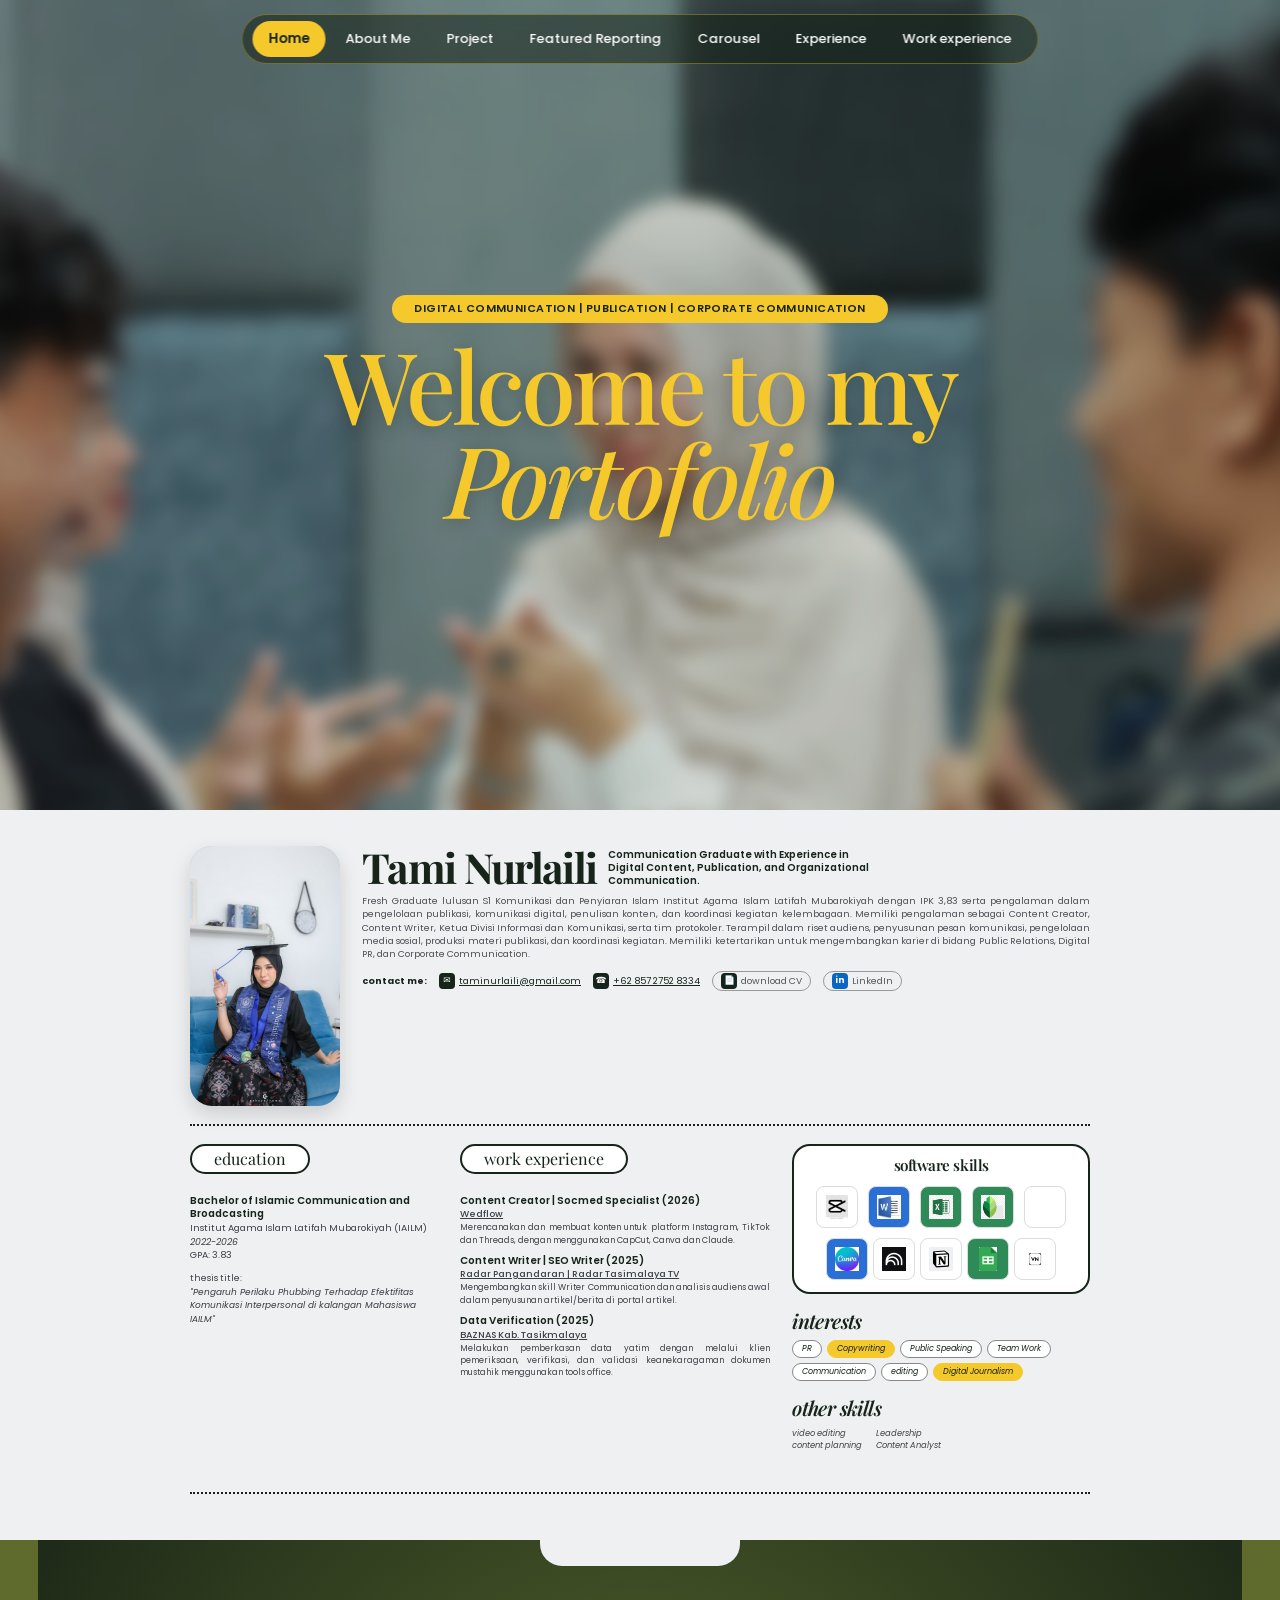
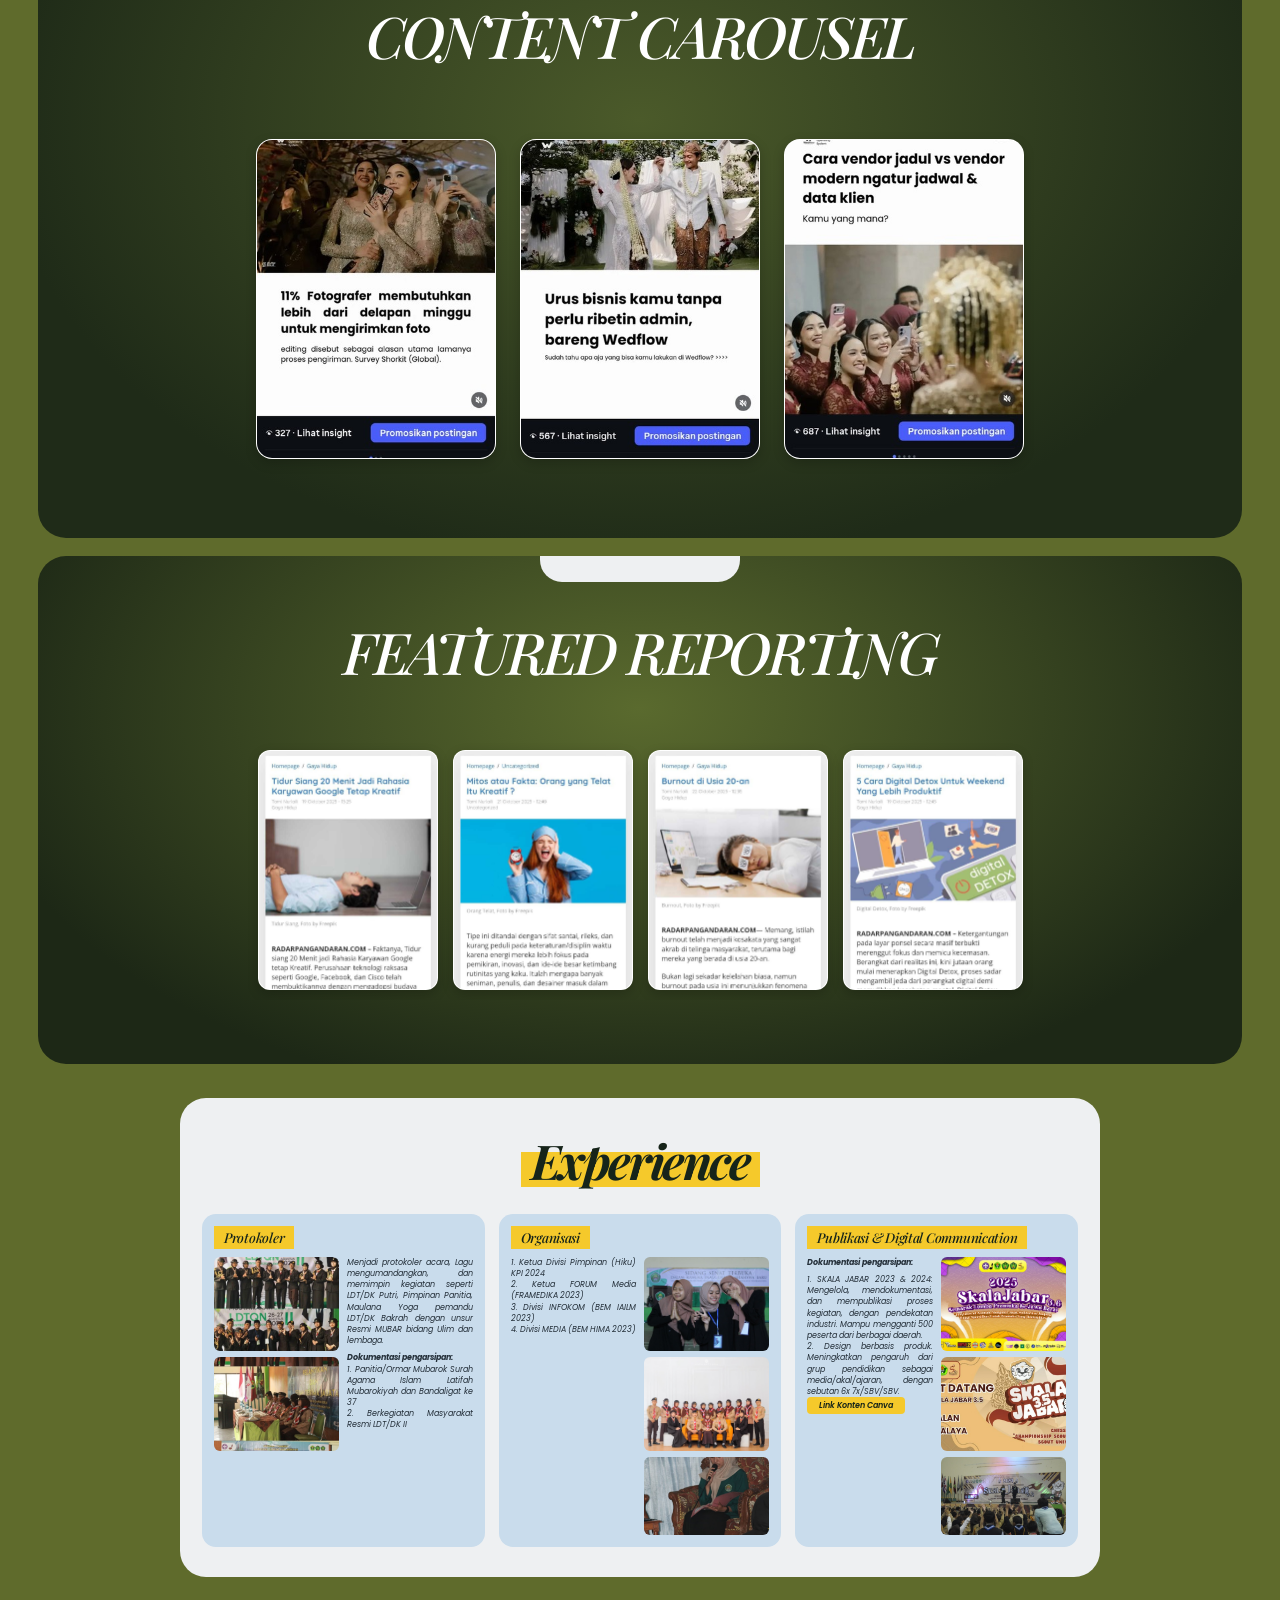
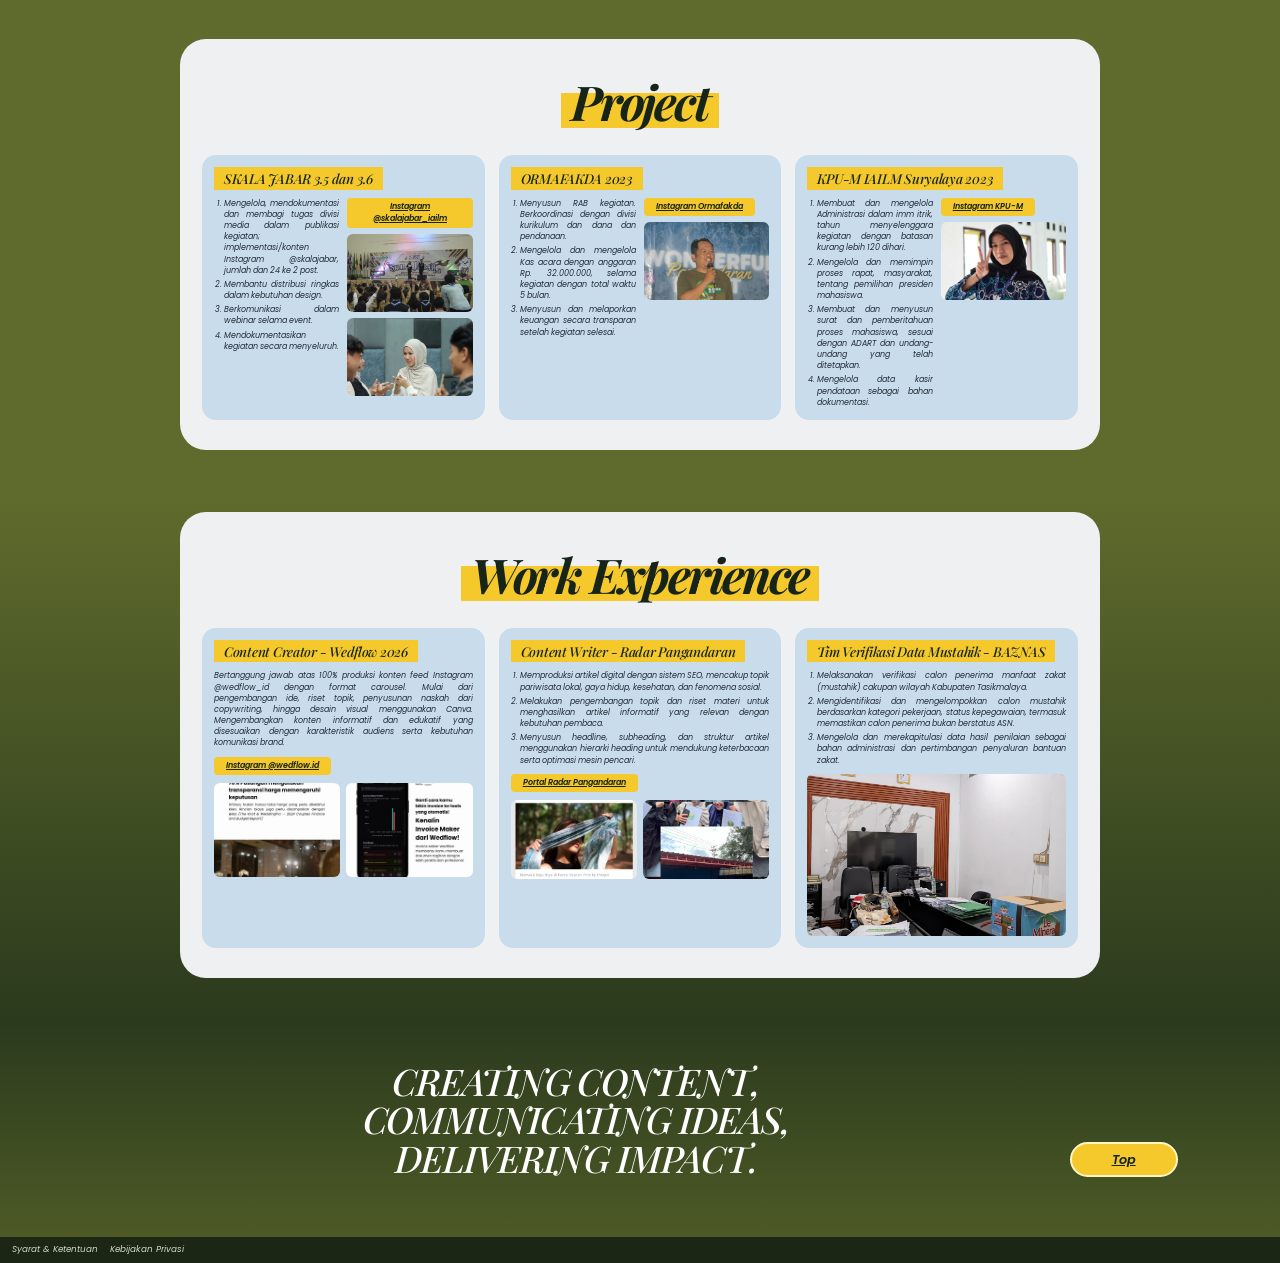
==== commit db1c9509: "Update index.html" ====
--- a/index.html
+++ b/index.html
@@ -41,7 +41,7 @@
       </div>
 
       <!-- Profile -->
-      <div class="profile-wrap" id="">
+      <div class="profile-wrap" id="profile">
         <div class="profile">
           <div class="profile-photo">
             <img src="images/profile.jpg" alt="Foto Tami Nurlaili" onerror="this.style.display='none'" />
@@ -105,7 +105,7 @@
                 <span class="sw green" title="Evernote"><img src="images/seed.jpg" alt="Evernote"></span>
                 <span class="sw" title="note"><i mg src="images/note.jpg" alt="note"></span>
                 <span class="sw blue" title="Canva"><img src="images/canva.jpg" alt="Canva"></span>
-                <span class="sw" title="ChatGPT"><img src="images/ai.jpg" alt="ChatGPT"></span>
+                <span class="sw" title="ChatGPT"><img src="work.jpg" alt="ChatGPT"></span>
                 <span class="sw" title="Notion"><img src="images/Notion.jpg" alt="Notion"></span>
                 <span class="sw green" title="Google Sheets"><img src="images/sheets.jpg" alt="Google Sheets"></span>
                 <span class="sw" title="VN"><img src="images/vn.jpg" alt="VN"></span>
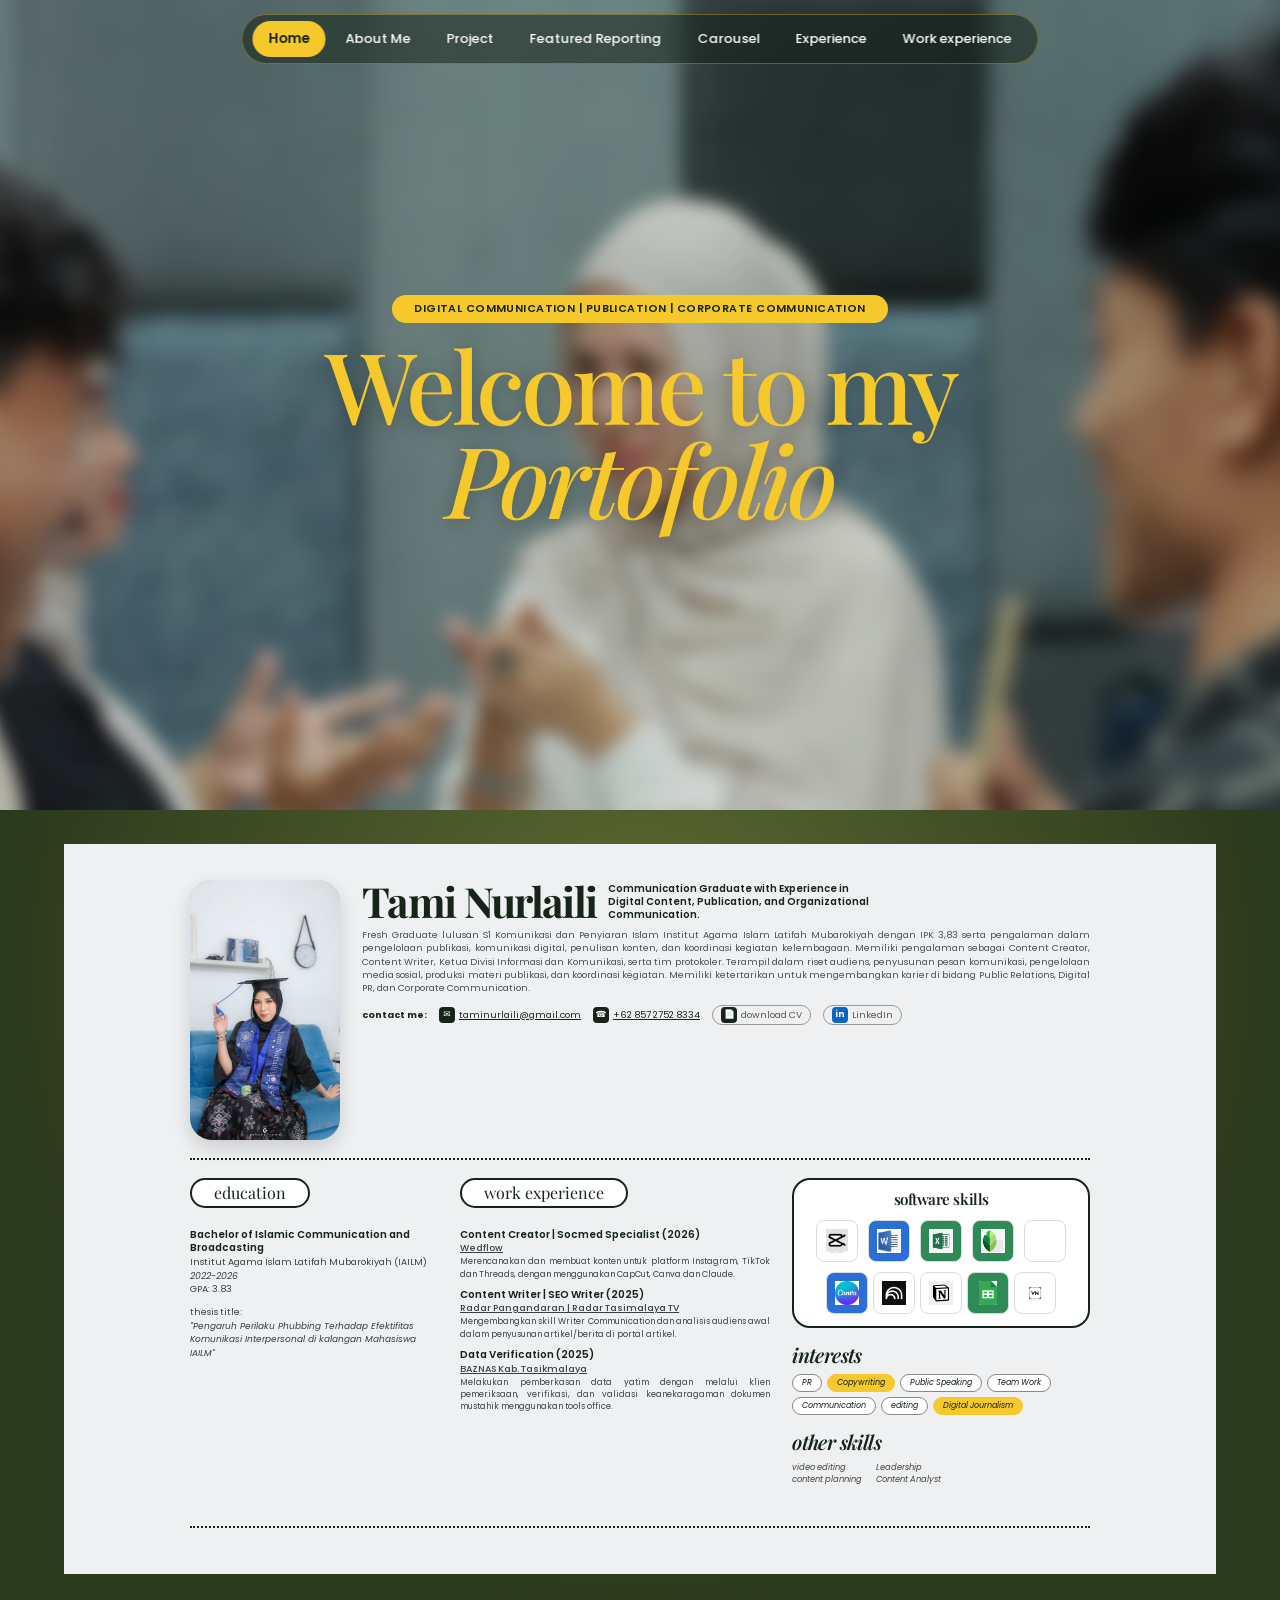
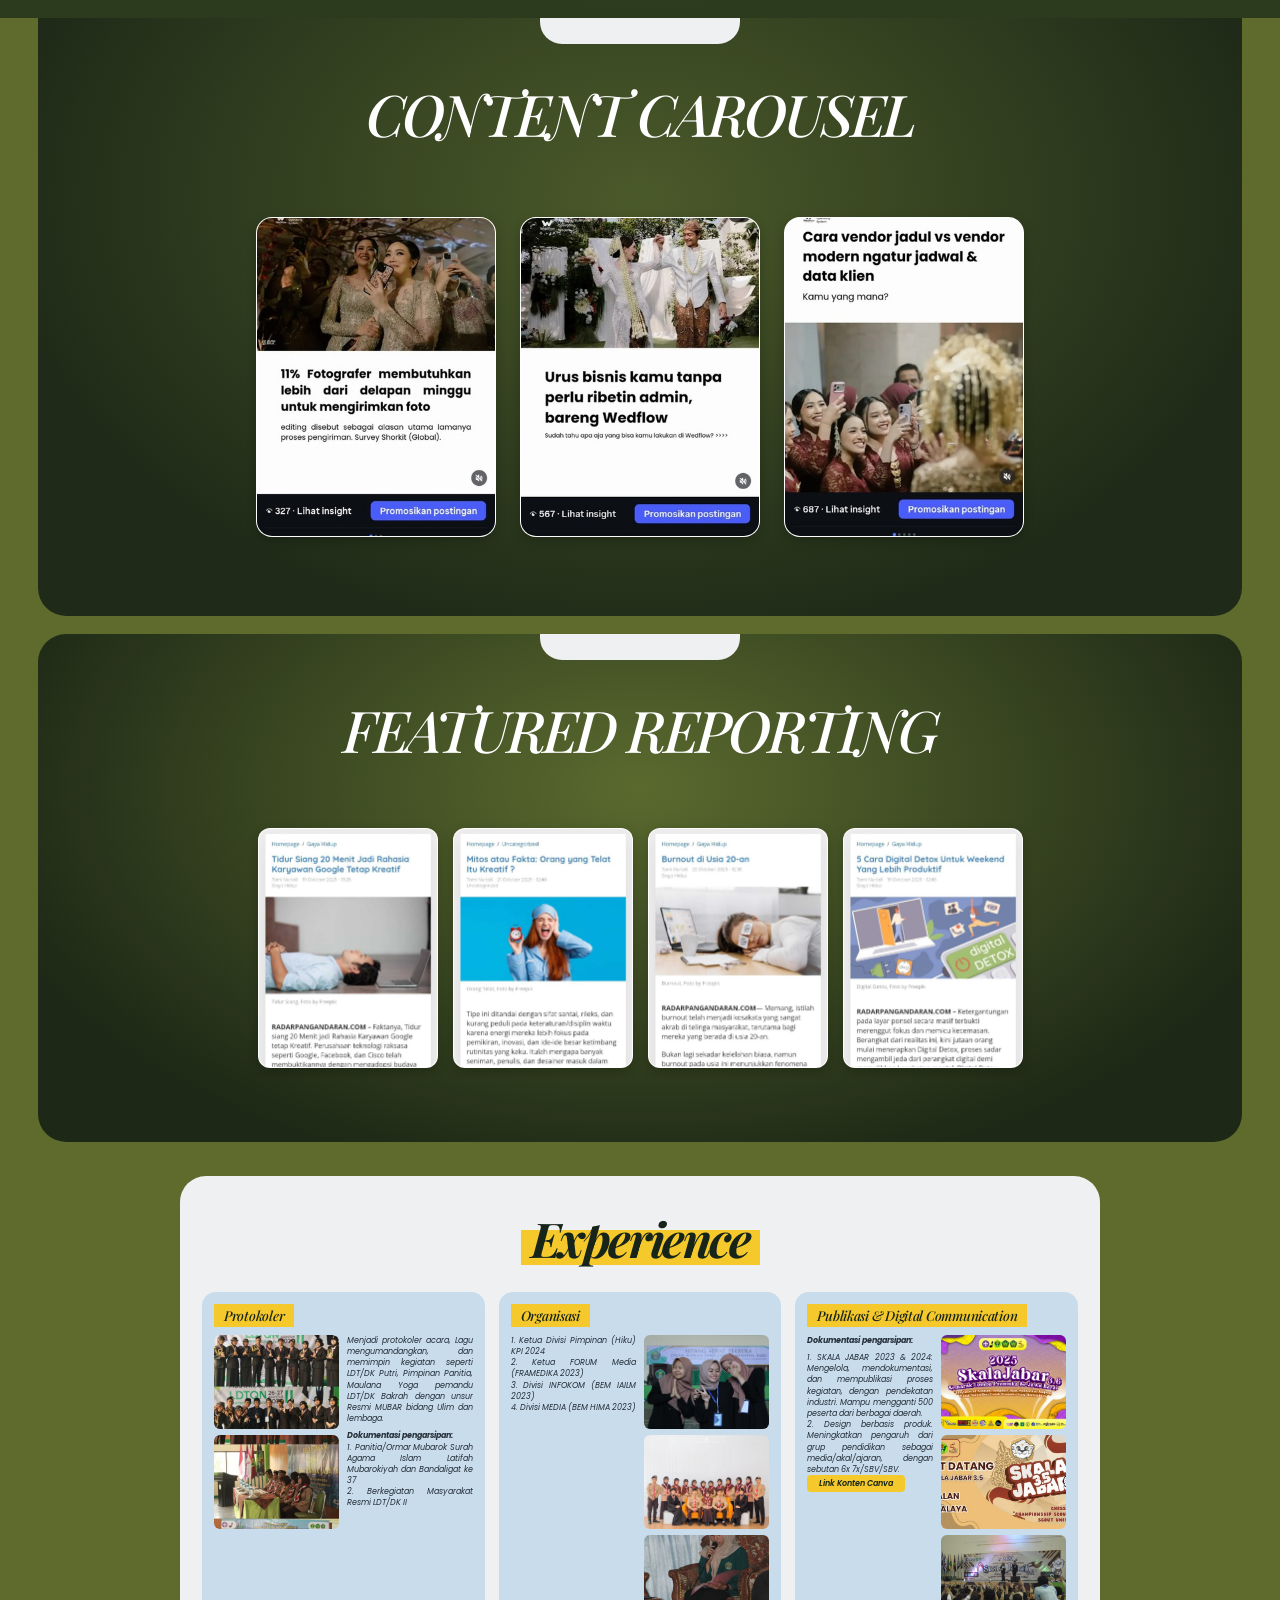
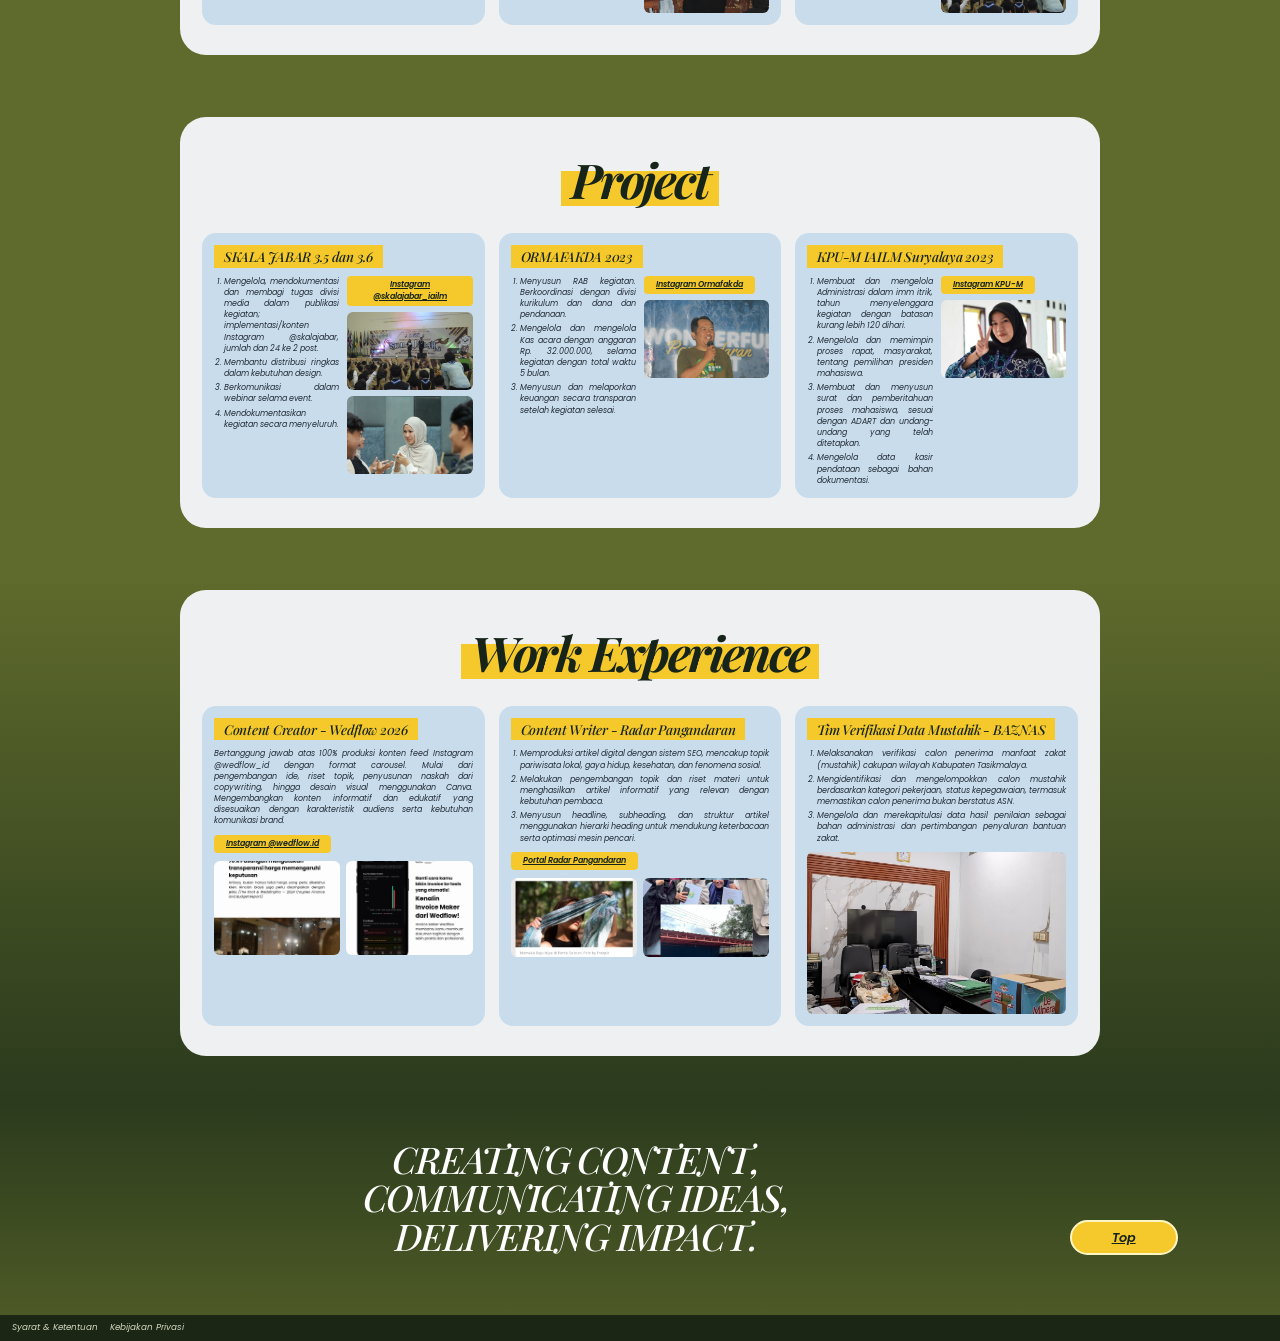
==== commit 7930a3a1: "Update index.html" ====
--- a/index.html
+++ b/index.html
@@ -41,6 +41,7 @@
       </div>
 
       <!-- Profile -->
+      <section id="profile" class="band dark">
       <div class="profile-wrap" id="profile">
         <div class="profile">
           <div class="profile-photo">
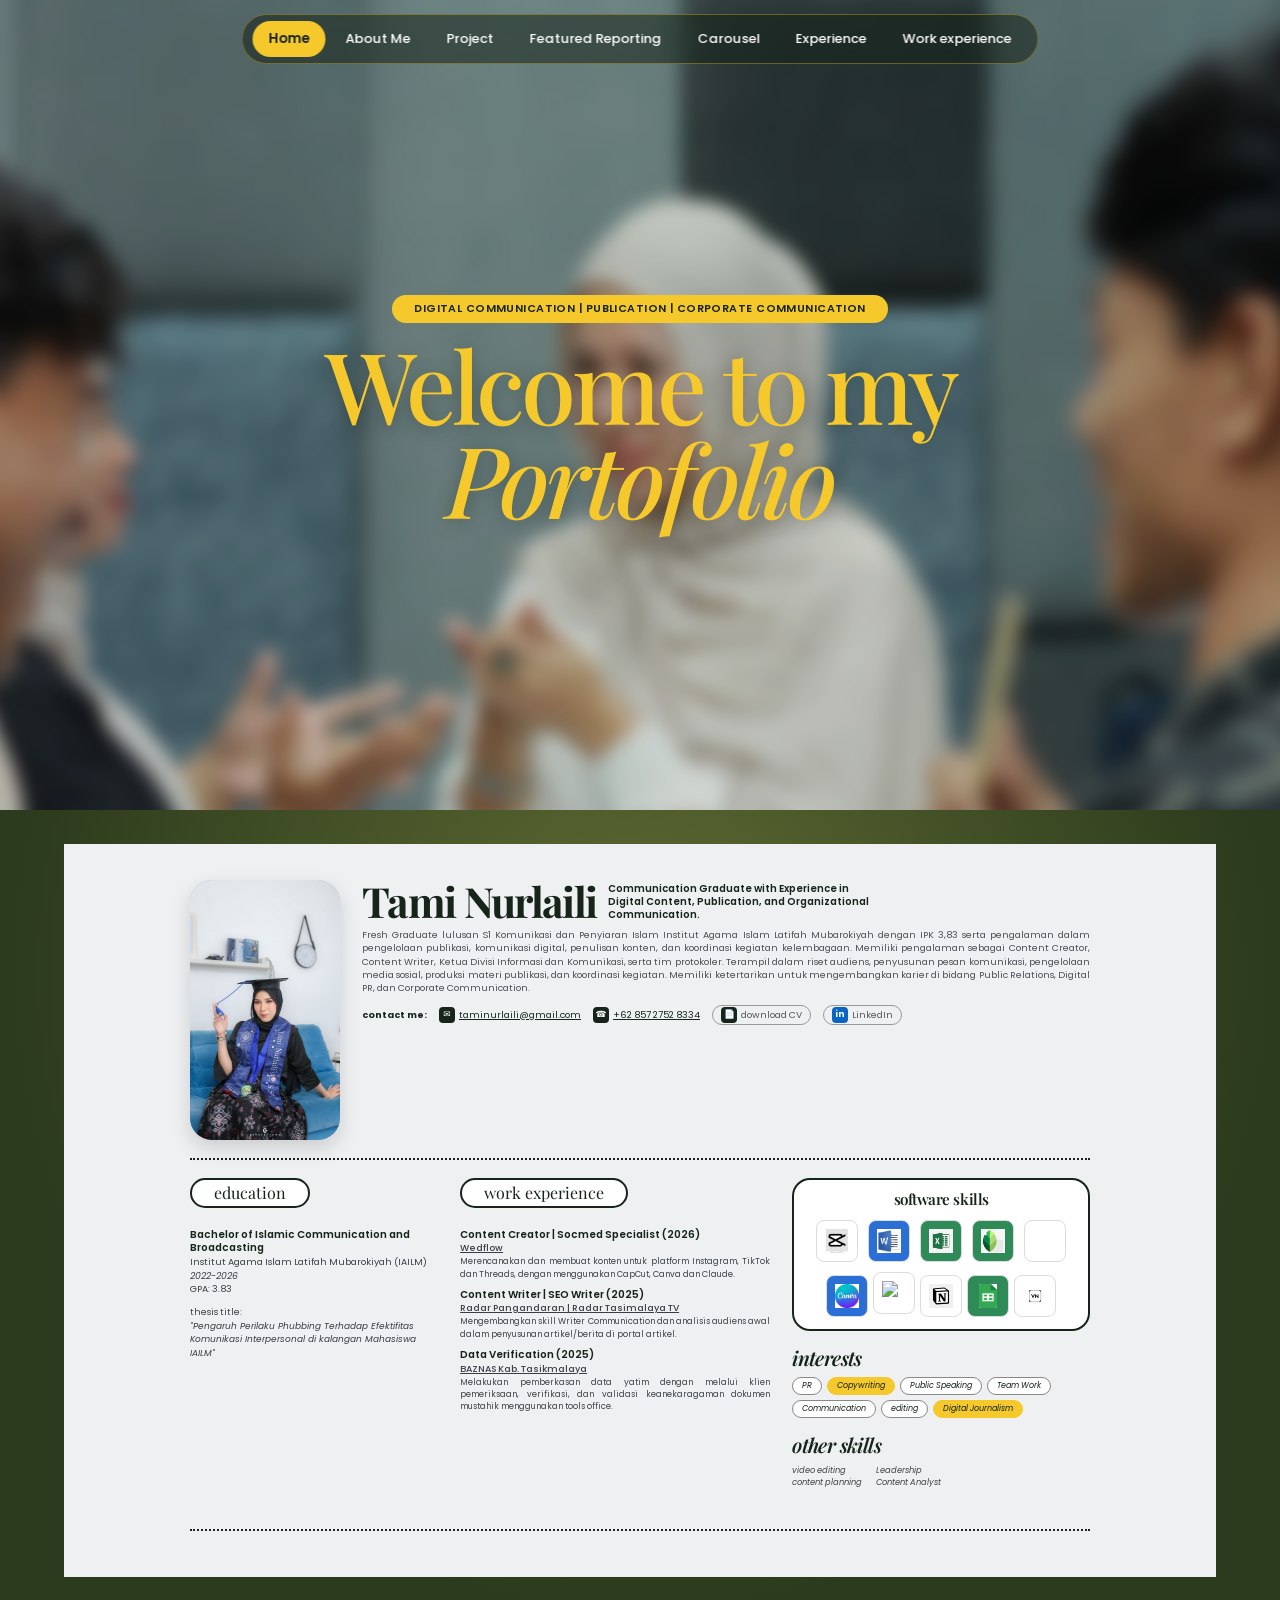
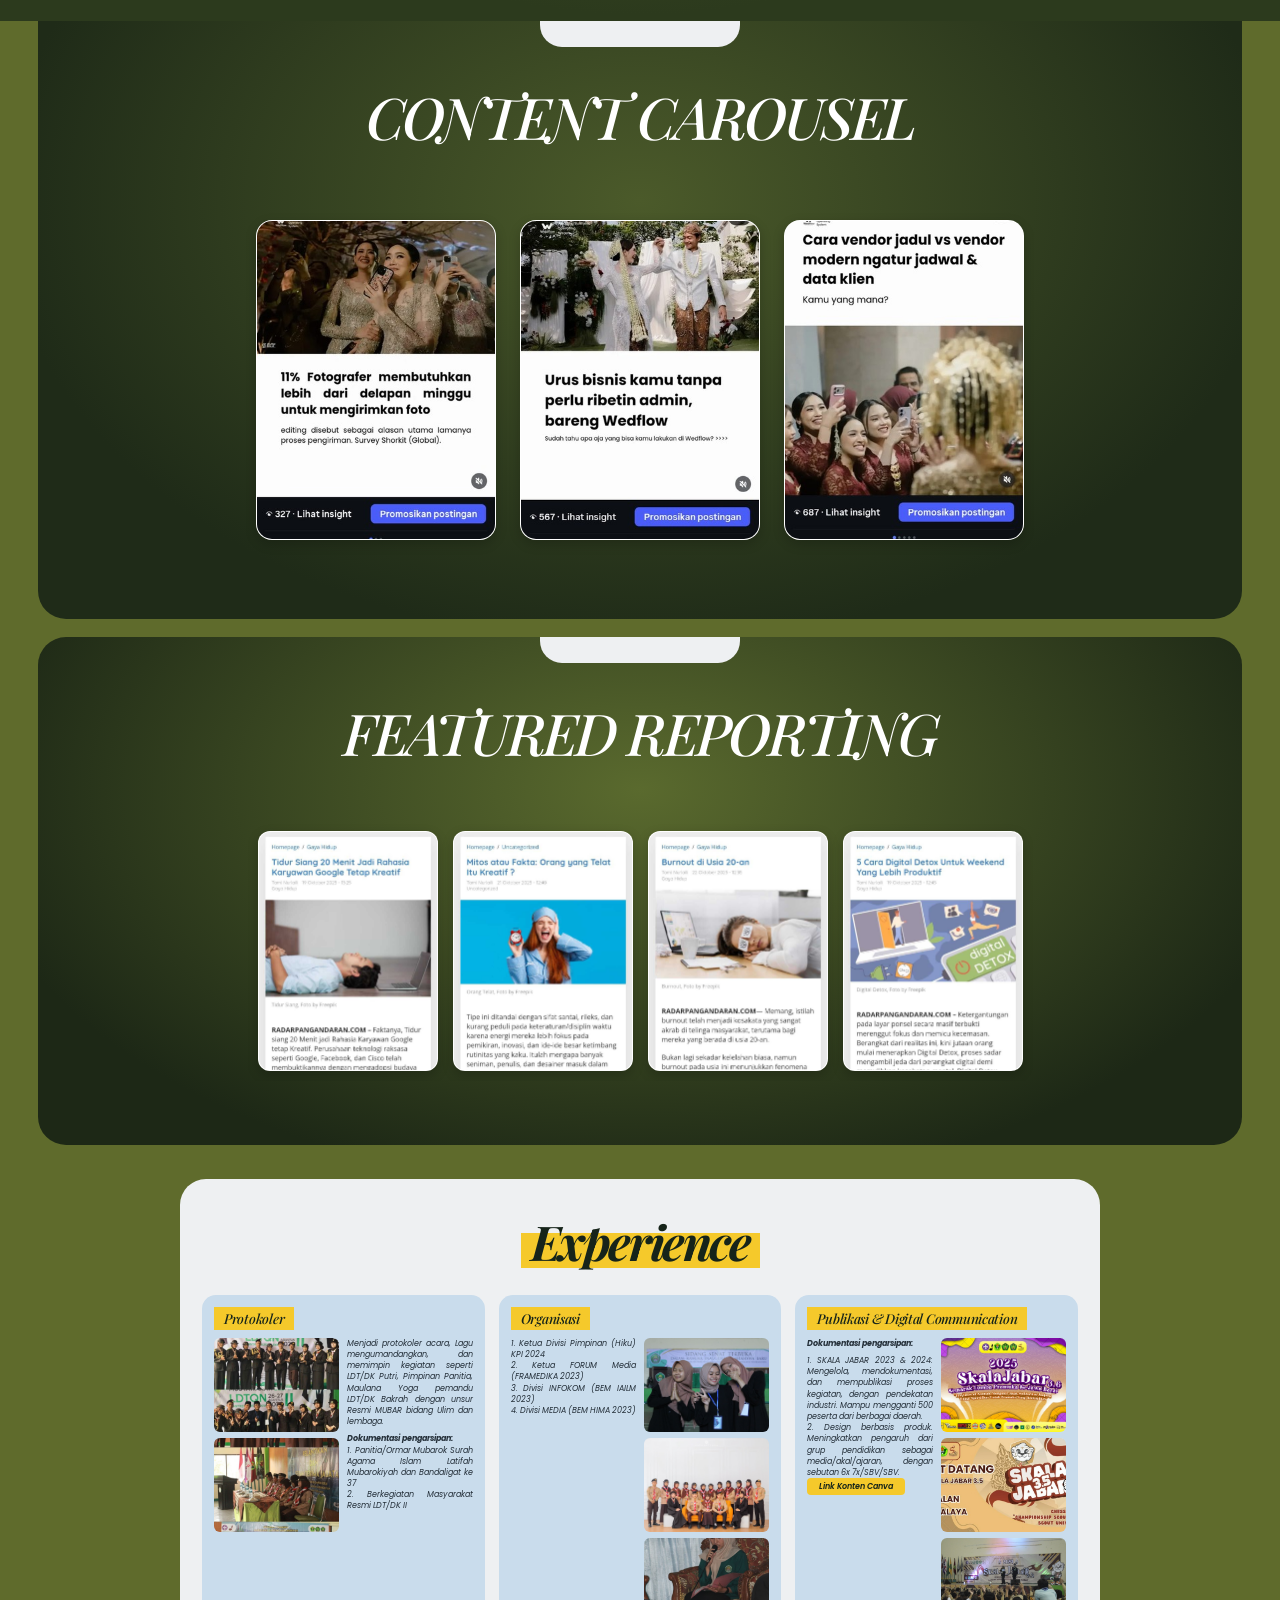
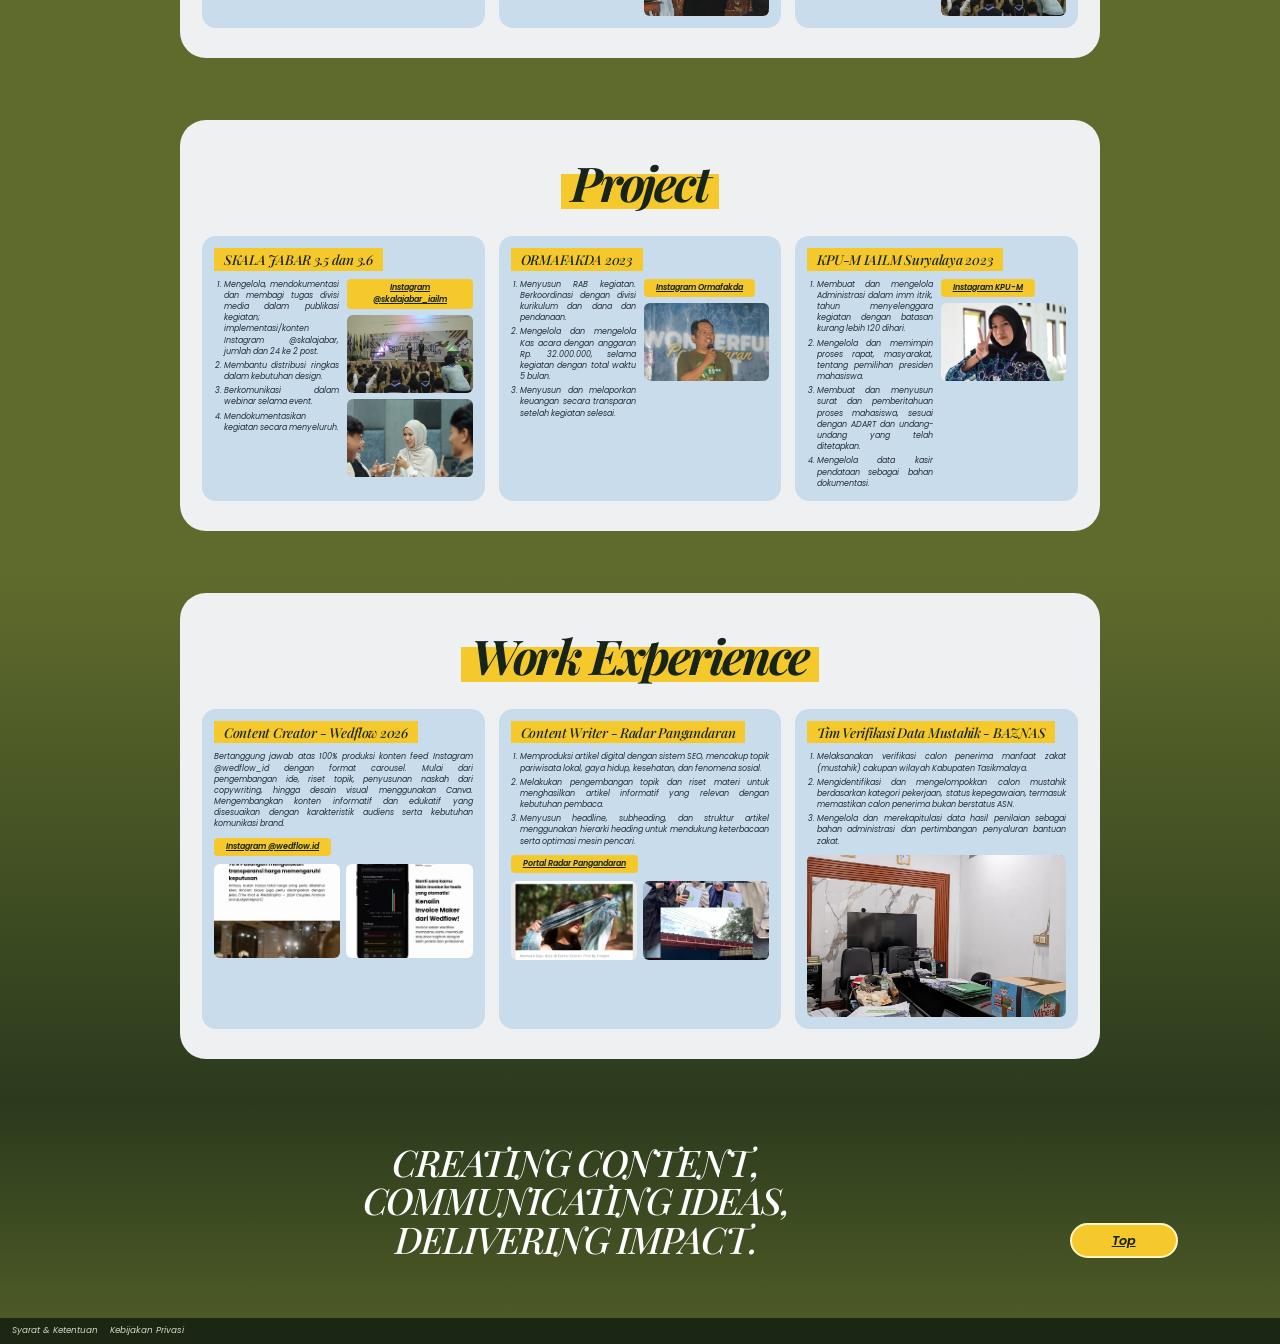
==== commit 497d1487: "Update index.html" ====
--- a/index.html
+++ b/index.html
@@ -106,7 +106,7 @@
                 <span class="sw green" title="Evernote"><img src="images/seed.jpg" alt="Evernote"></span>
                 <span class="sw" title="note"><i mg src="images/note.jpg" alt="note"></span>
                 <span class="sw blue" title="Canva"><img src="images/canva.jpg" alt="Canva"></span>
-                <span class="sw" title="ChatGPT"><img src="work.jpg" alt="ChatGPT"></span>
+                <span class="sw" title="ChatGPT"><img src="images/work.jpg" alt="ChatGPT"></span>
                 <span class="sw" title="Notion"><img src="images/Notion.jpg" alt="Notion"></span>
                 <span class="sw green" title="Google Sheets"><img src="images/sheets.jpg" alt="Google Sheets"></span>
                 <span class="sw" title="VN"><img src="images/vn.jpg" alt="VN"></span>
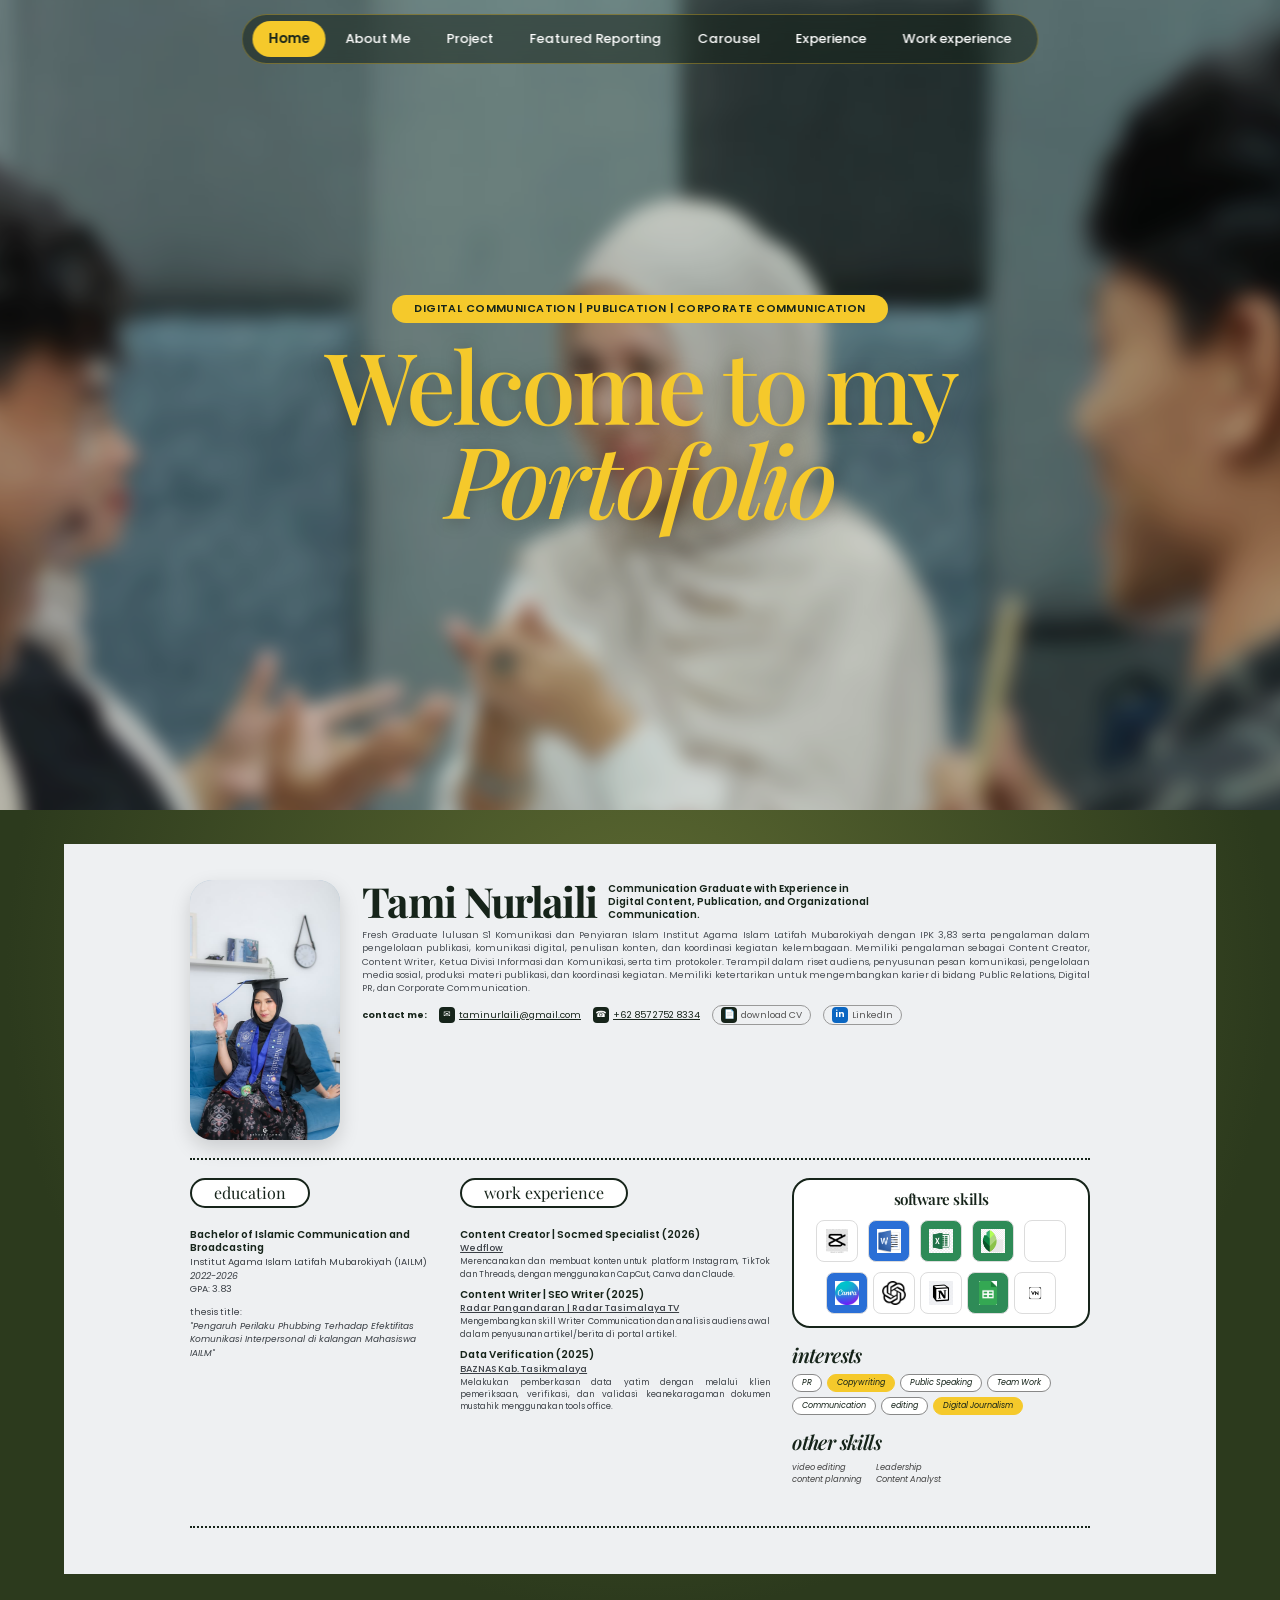
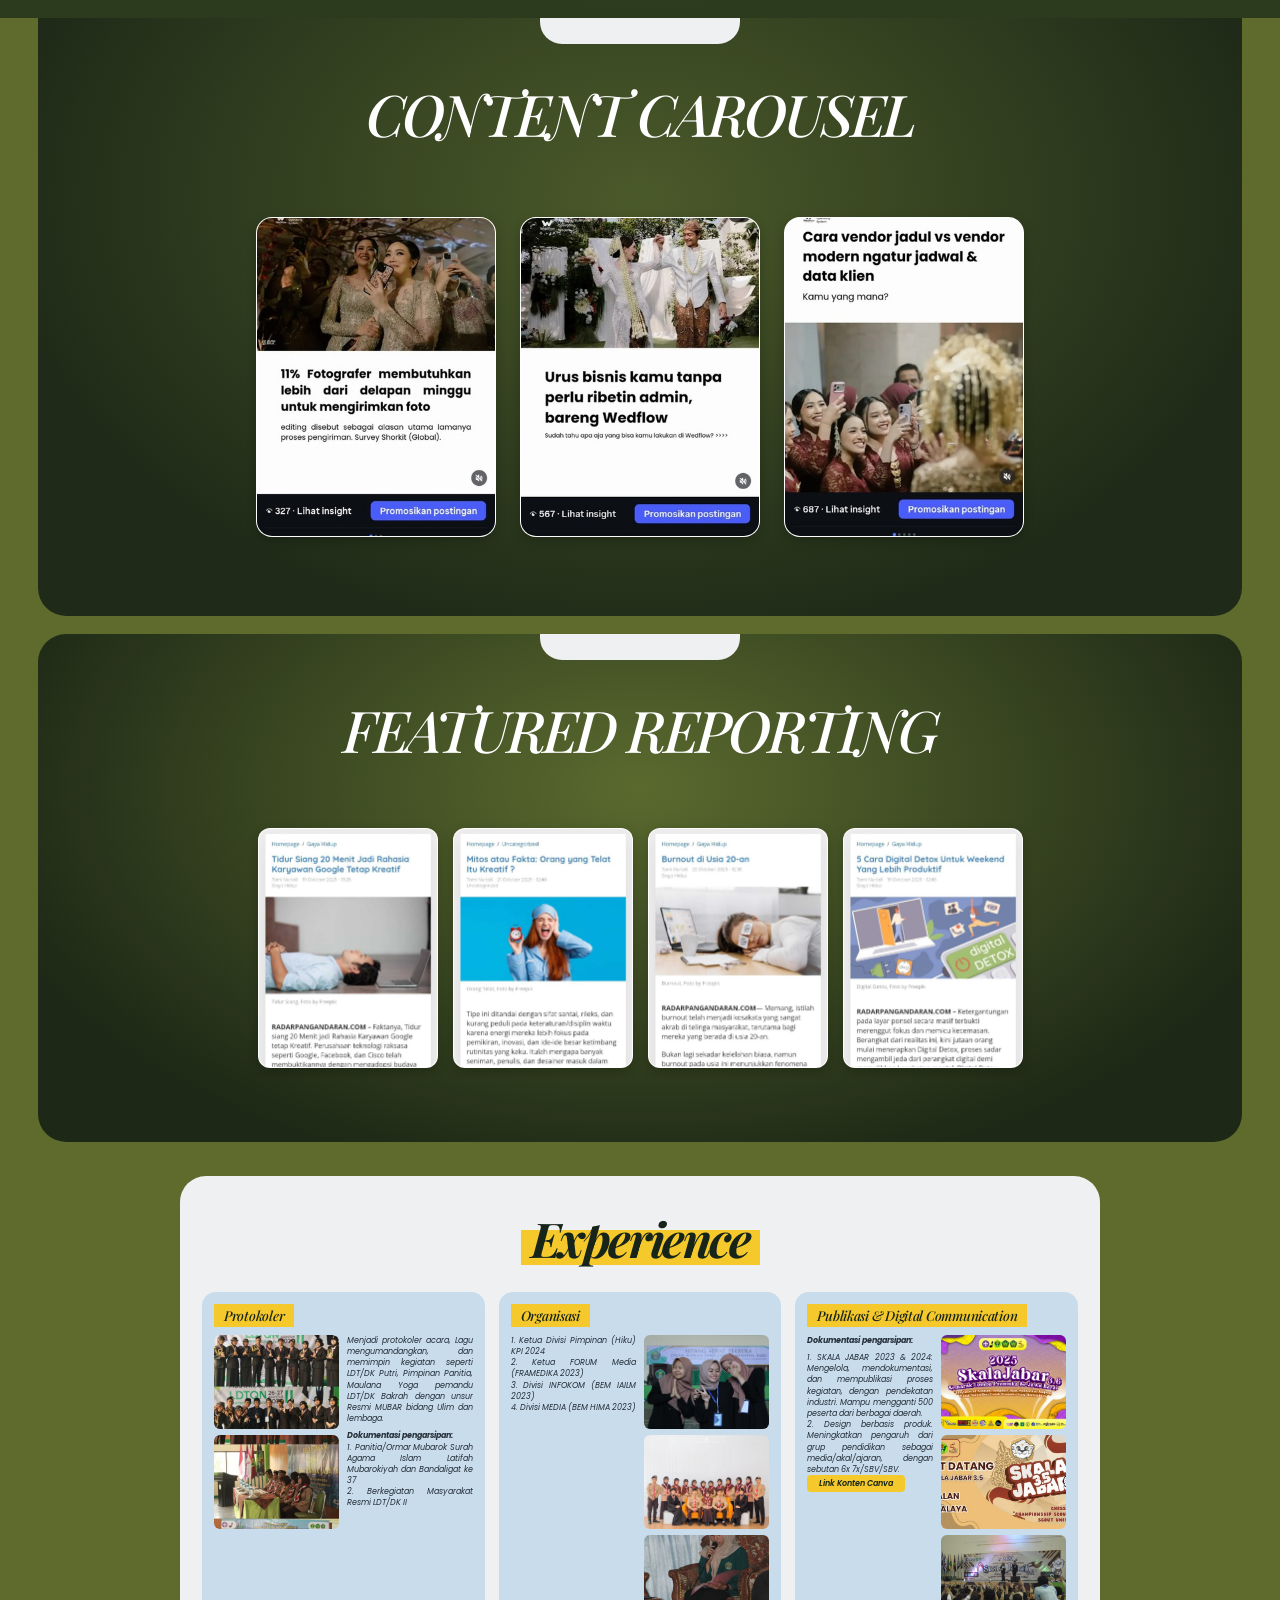
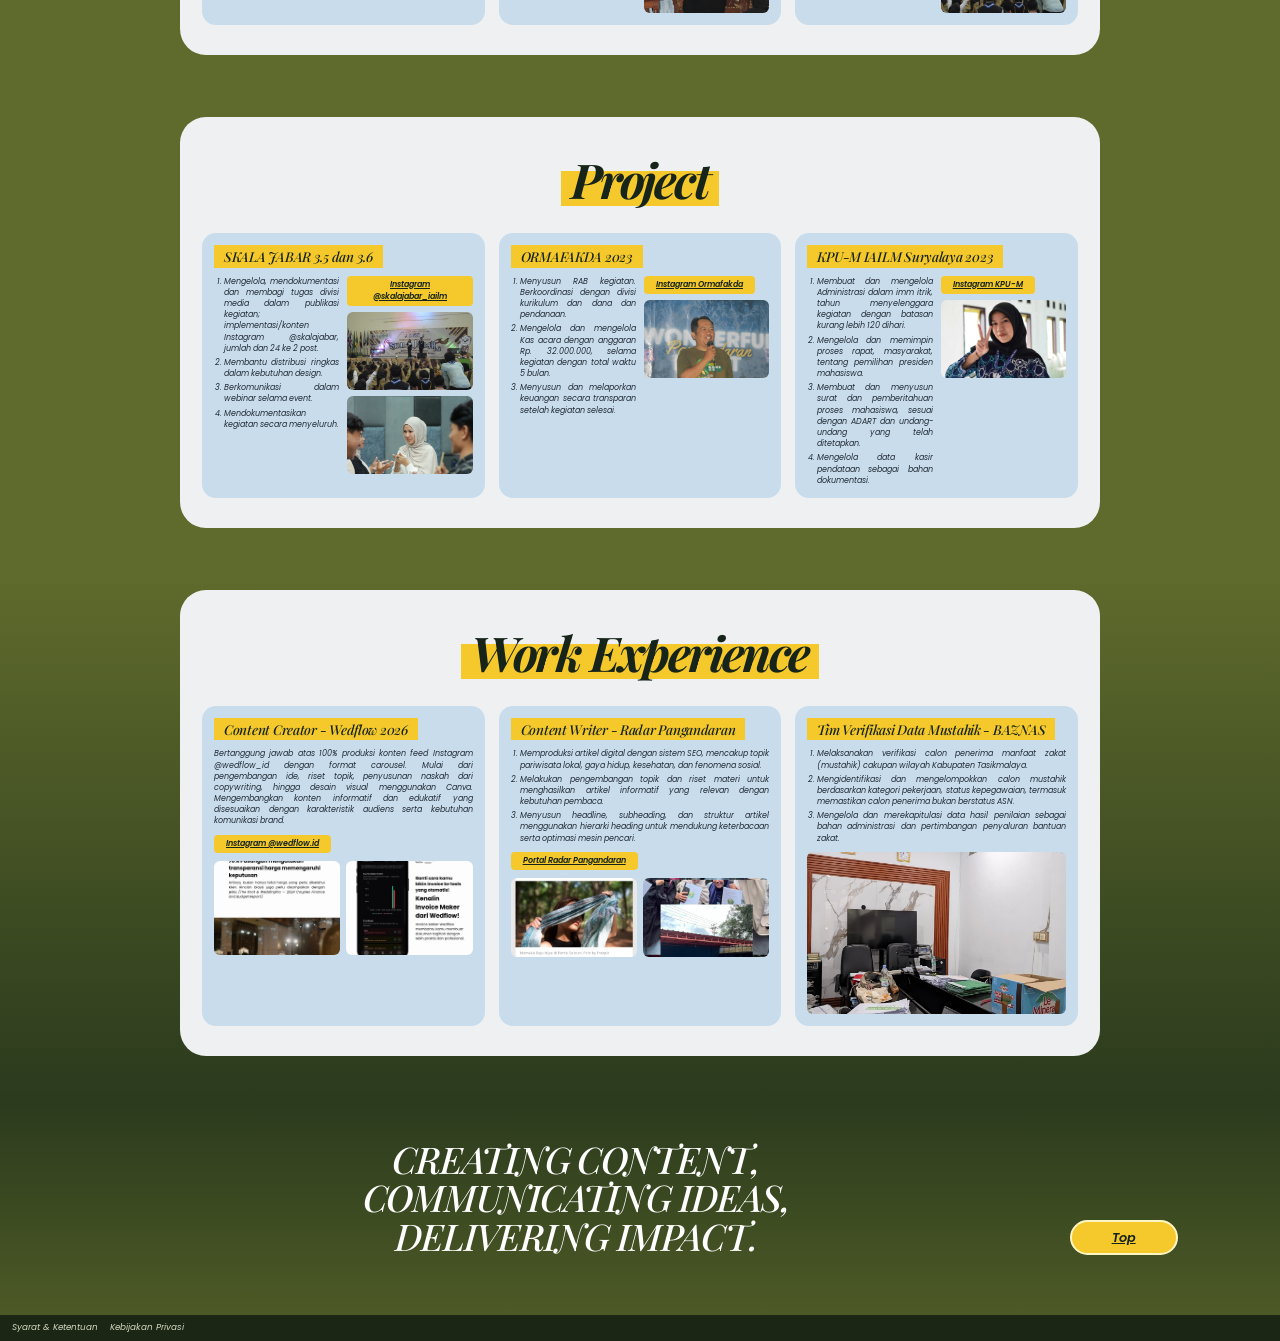
==== commit c18aa2bb: "Update index.html" ====
--- a/index.html
+++ b/index.html
@@ -104,9 +104,9 @@
                 <span class="sw blue" title="Word"><img src="images/word.jpg" alt="Word"></span>
                 <span class="sw green" title="Excel"><img src="images/excell.jpg" alt="Excel"></span>
                 <span class="sw green" title="Evernote"><img src="images/seed.jpg" alt="Evernote"></span>
-                <span class="sw" title="note"><i mg src="images/note.jpg" alt="note"></span>
+                <span class="sw" title="note"><i mg src="images/work.jpg" alt="note"></span>
                 <span class="sw blue" title="Canva"><img src="images/canva.jpg" alt="Canva"></span>
-                <span class="sw" title="ChatGPT"><img src="images/work.jpg" alt="ChatGPT"></span>
+                <span class="sw" title="ChatGPT"><img src="images/ai.jpg" alt="ChatGPT"></span>
                 <span class="sw" title="Notion"><img src="images/Notion.jpg" alt="Notion"></span>
                 <span class="sw green" title="Google Sheets"><img src="images/sheets.jpg" alt="Google Sheets"></span>
                 <span class="sw" title="VN"><img src="images/vn.jpg" alt="VN"></span>
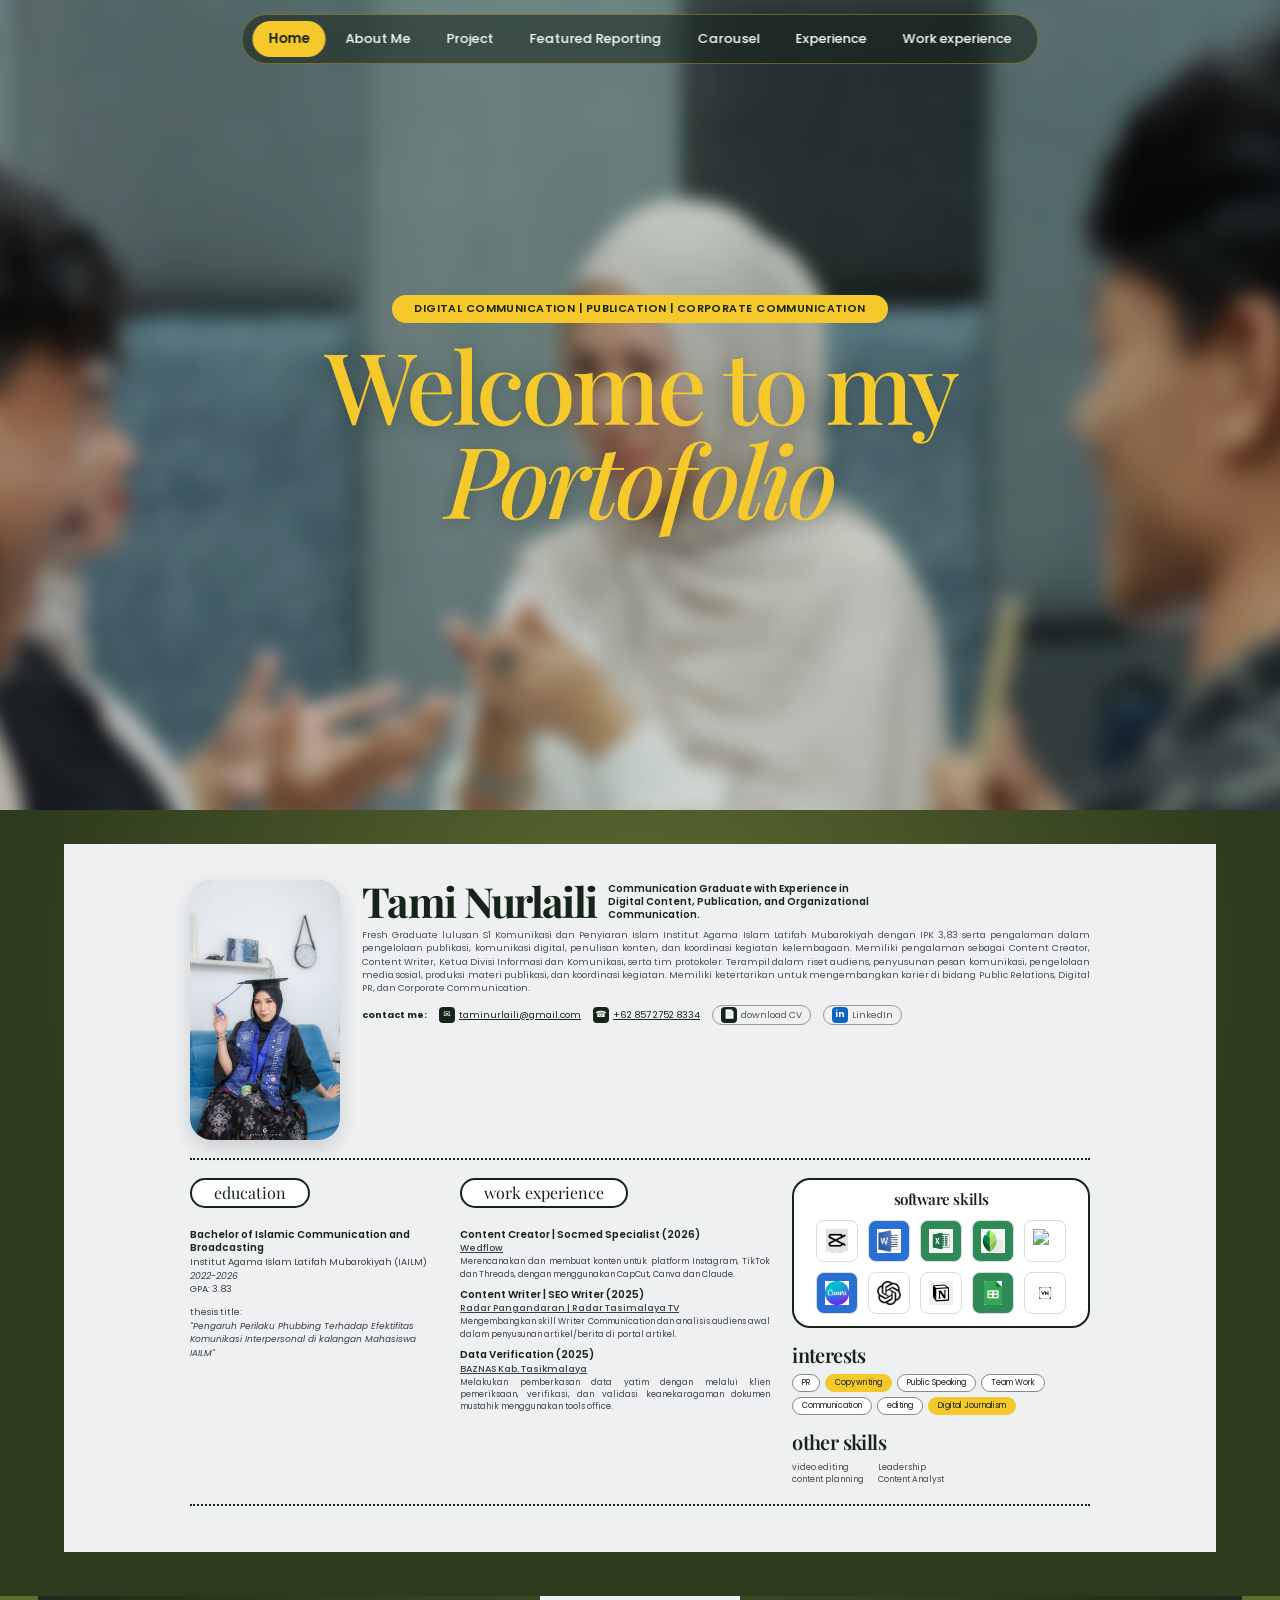
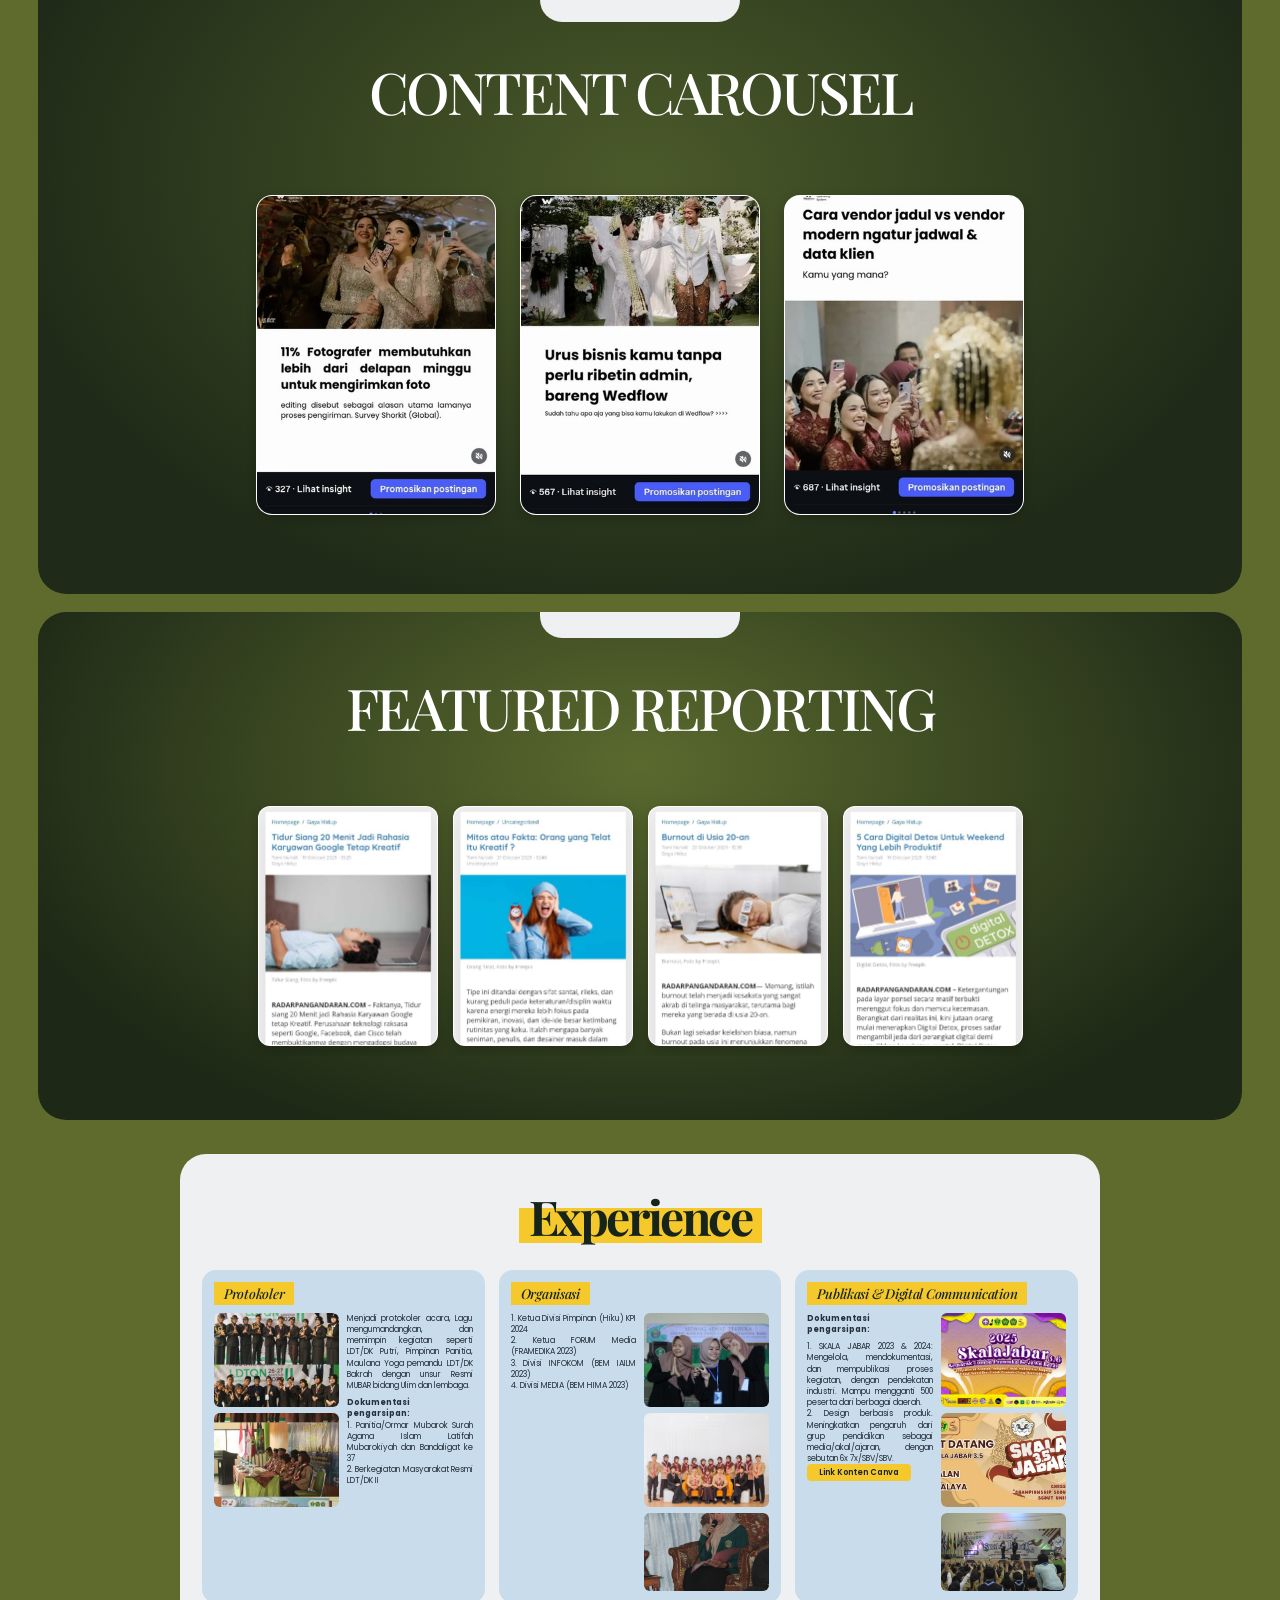
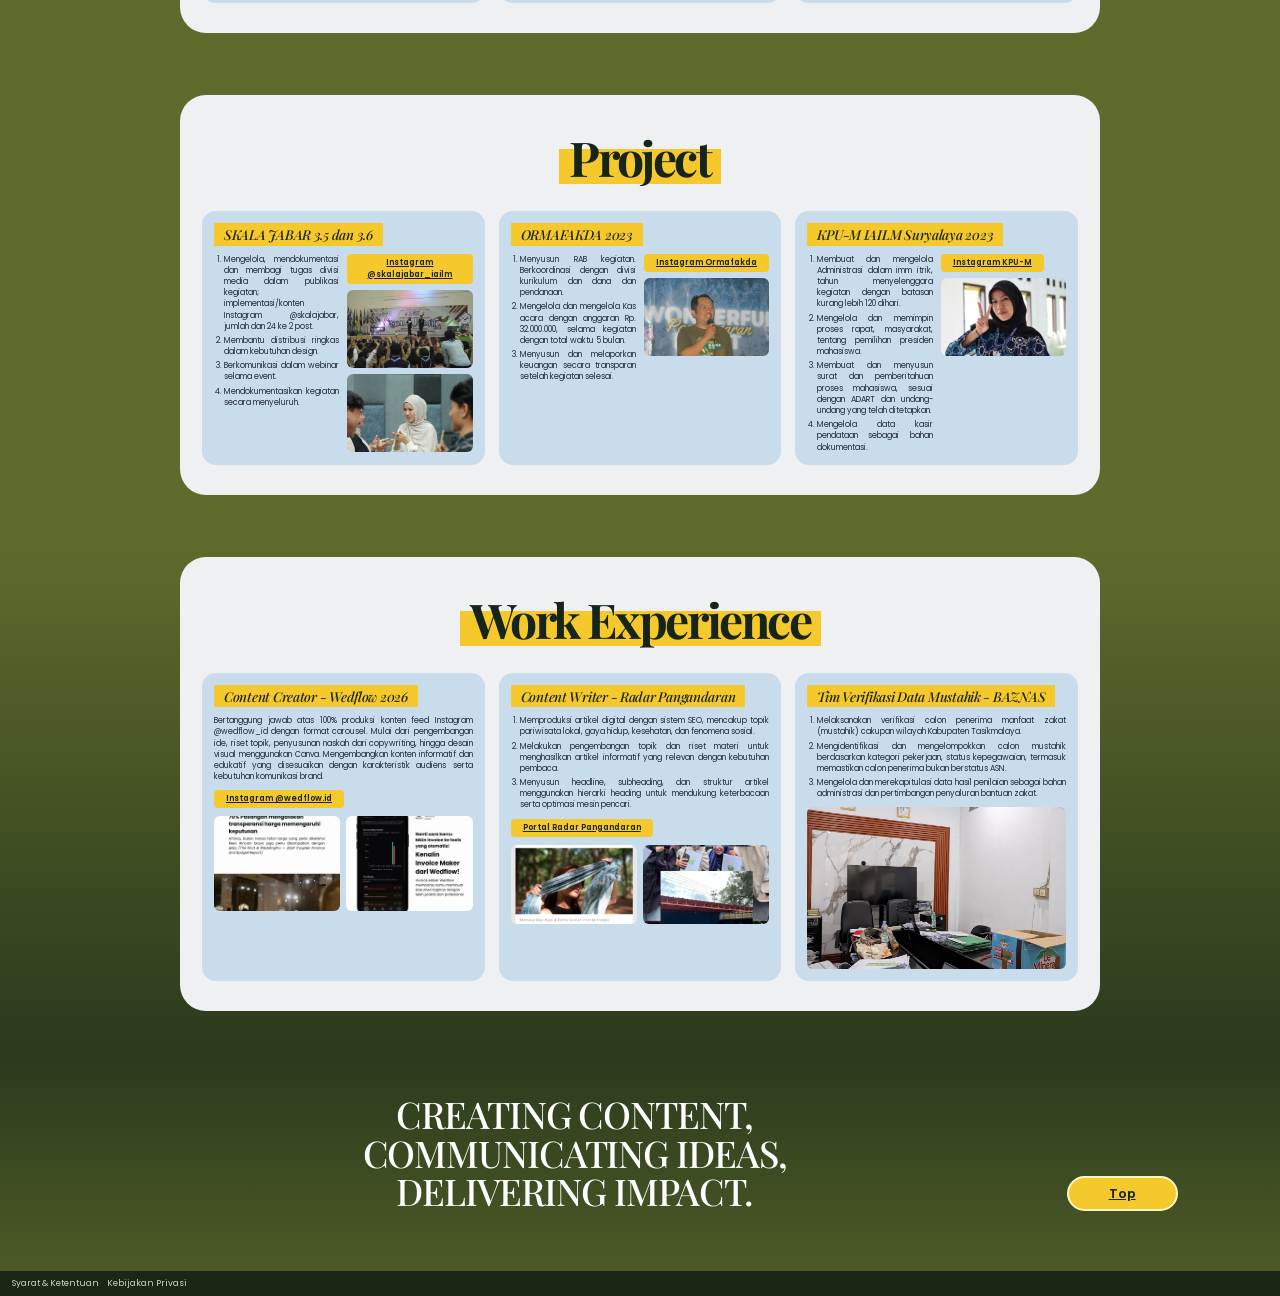
==== commit 0ad7f084: "Update index.html" ====
--- a/index.html
+++ b/index.html
@@ -104,7 +104,7 @@
                 <span class="sw blue" title="Word"><img src="images/word.jpg" alt="Word"></span>
                 <span class="sw green" title="Excel"><img src="images/excell.jpg" alt="Excel"></span>
                 <span class="sw green" title="Evernote"><img src="images/seed.jpg" alt="Evernote"></span>
-                <span class="sw" title="note"><i mg src="images/work.jpg" alt="note"></span>
+                <span class="sw" title="CapCut"><img src="images/work.jpg" alt="CapCut"></span>
                 <span class="sw blue" title="Canva"><img src="images/canva.jpg" alt="Canva"></span>
                 <span class="sw" title="ChatGPT"><img src="images/ai.jpg" alt="ChatGPT"></span>
                 <span class="sw" title="Notion"><img src="images/Notion.jpg" alt="Notion"></span>
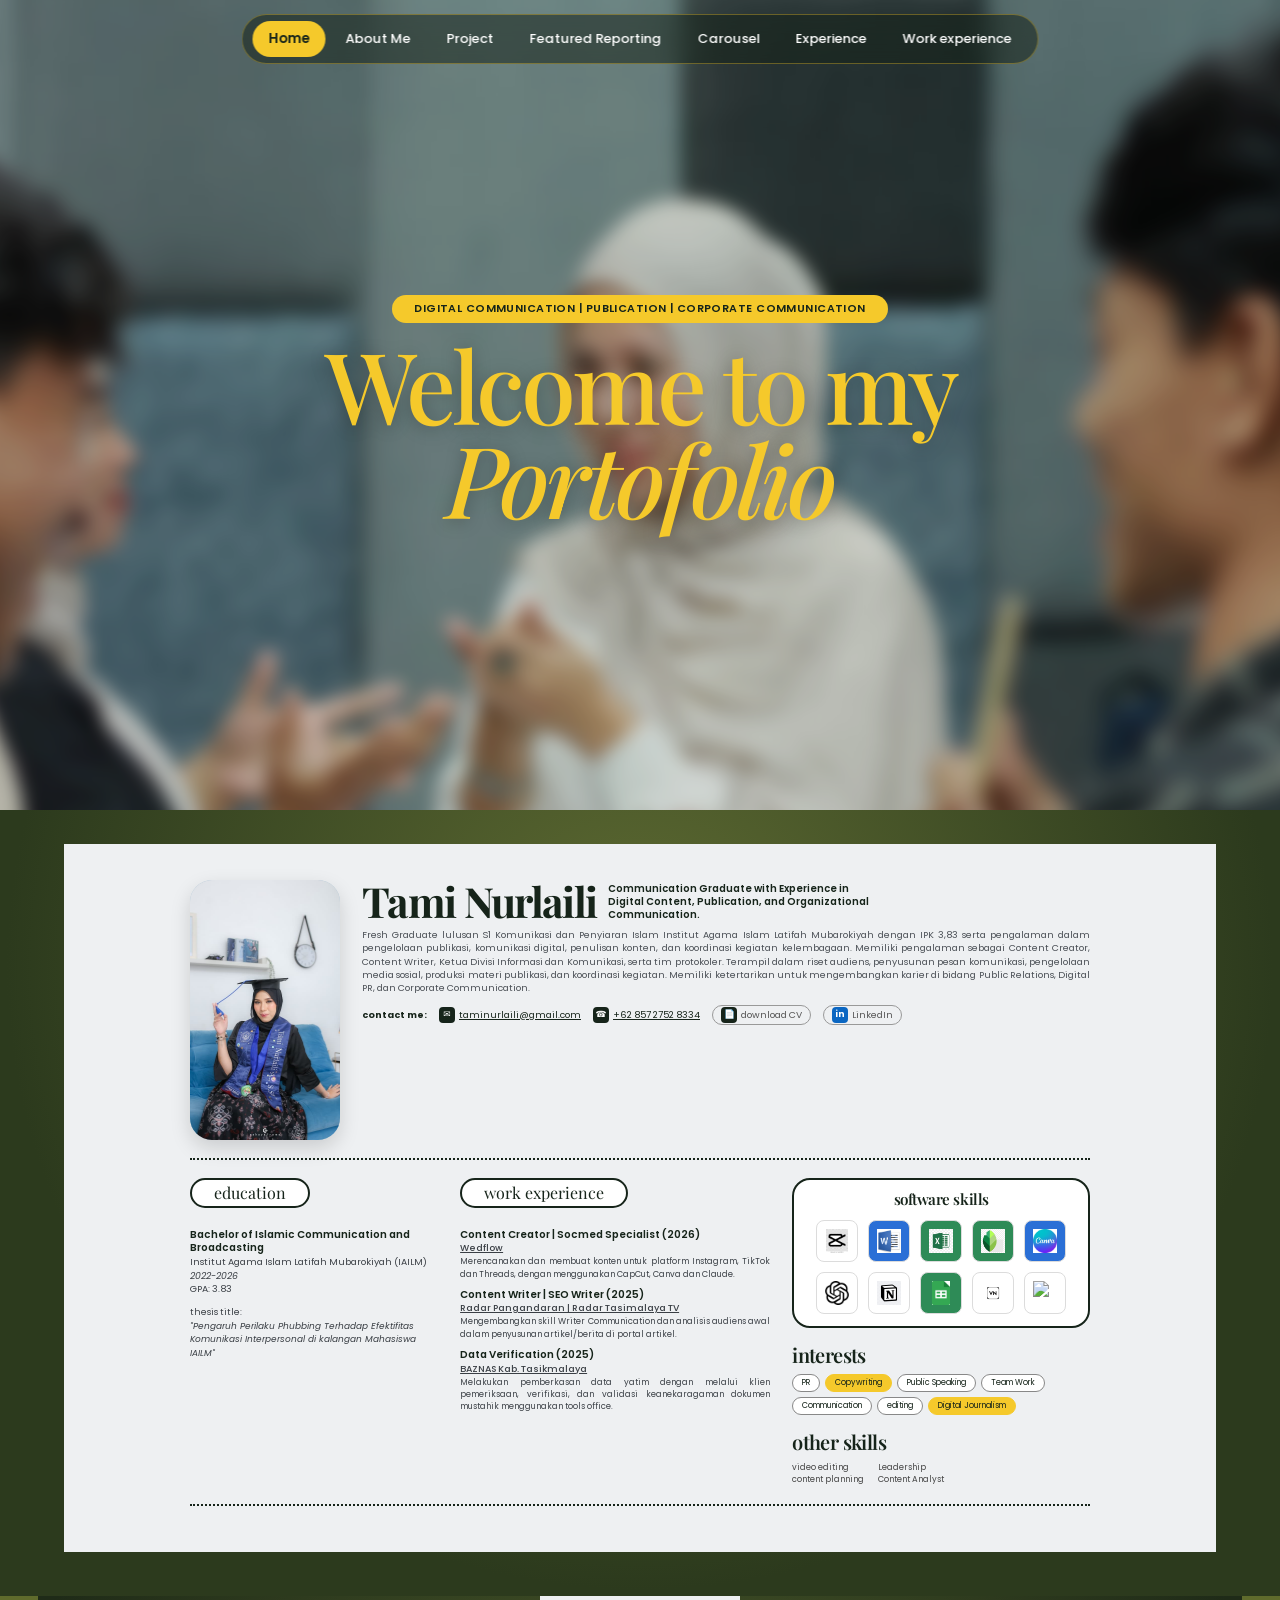
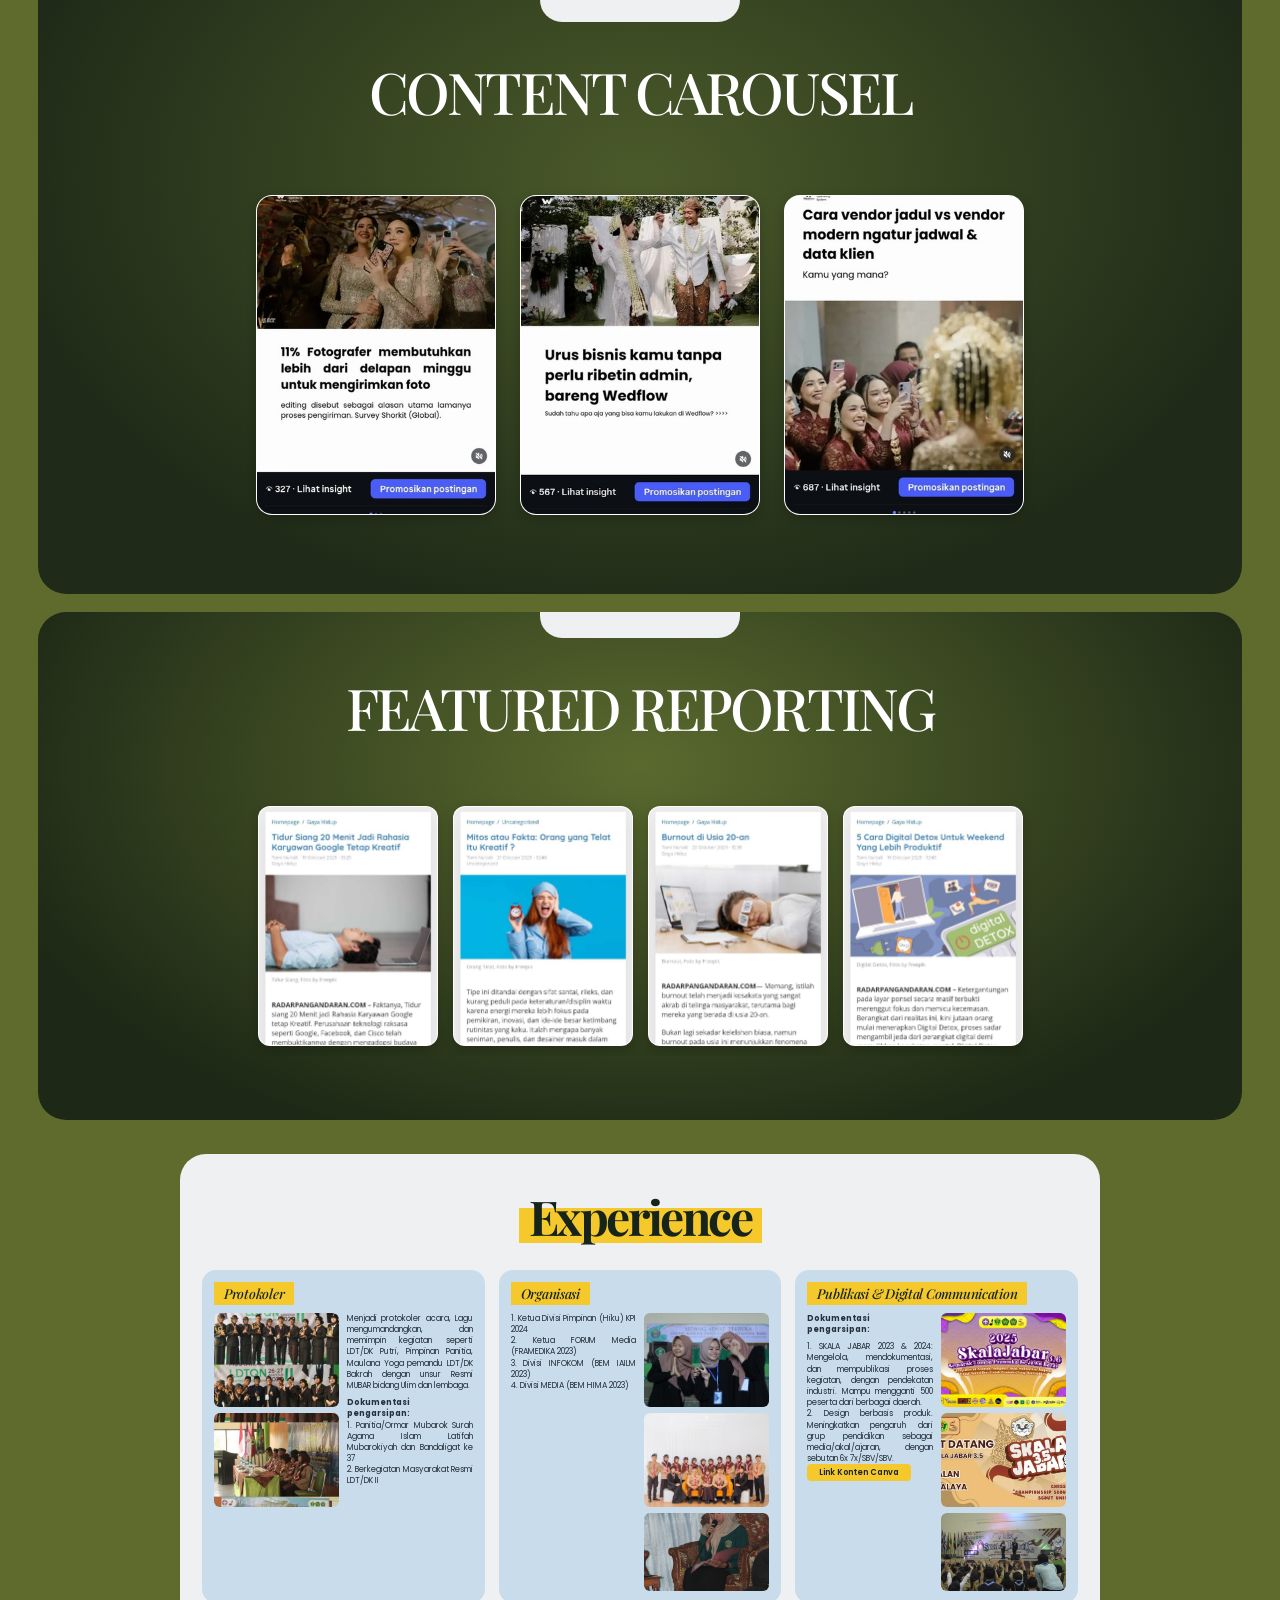
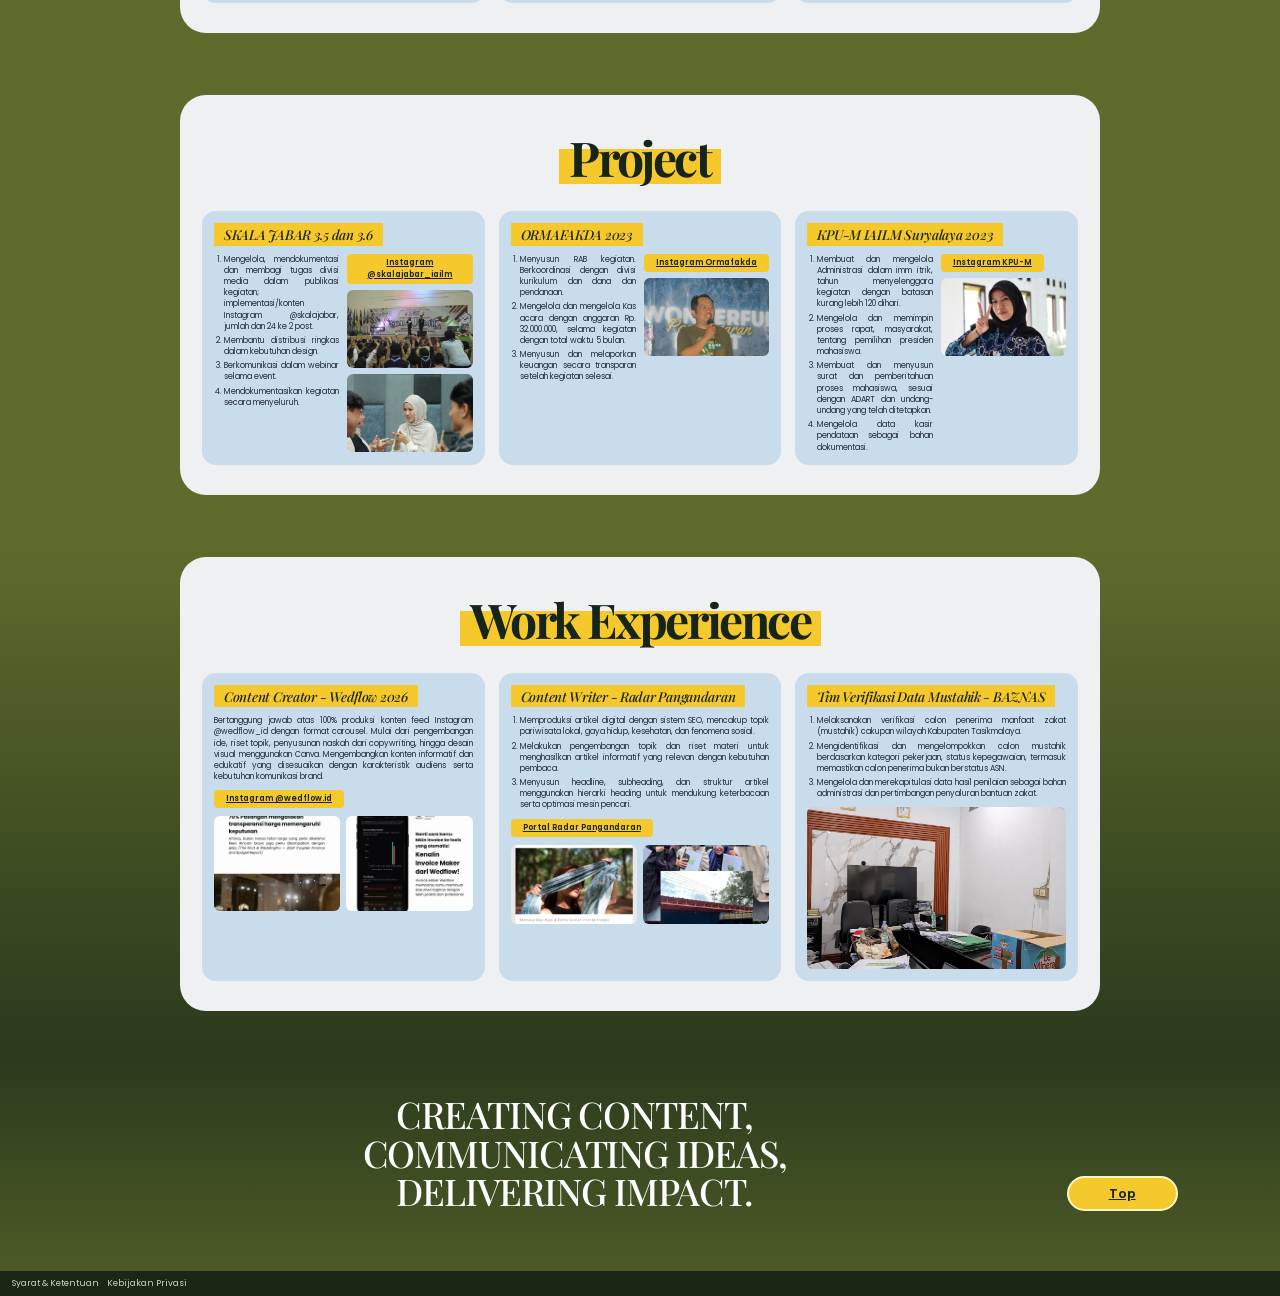
==== commit 3da949b8: "Update index.html" ====
--- a/index.html
+++ b/index.html
@@ -103,13 +103,13 @@
                 <span class="sw" title="CapCut"><img src="images/capcut.jpg" alt="CapCut"></span>
                 <span class="sw blue" title="Word"><img src="images/word.jpg" alt="Word"></span>
                 <span class="sw green" title="Excel"><img src="images/excell.jpg" alt="Excel"></span>
-                <span class="sw green" title="Evernote"><img src="images/seed.jpg" alt="Evernote"></span>
-                <span class="sw" title="CapCut"><img src="images/work.jpg" alt="CapCut"></span>
+                <span class="sw green" title="Evernote"><img src="images/seed.jpg" alt="Evernote"></span>                
                 <span class="sw blue" title="Canva"><img src="images/canva.jpg" alt="Canva"></span>
                 <span class="sw" title="ChatGPT"><img src="images/ai.jpg" alt="ChatGPT"></span>
                 <span class="sw" title="Notion"><img src="images/Notion.jpg" alt="Notion"></span>
                 <span class="sw green" title="Google Sheets"><img src="images/sheets.jpg" alt="Google Sheets"></span>
                 <span class="sw" title="VN"><img src="images/vn.jpg" alt="VN"></span>
+                <span class="sw" title="CapCut"><img src="images/work.jpg" alt="CapCut"></span>
               </div>
             </div>
 
